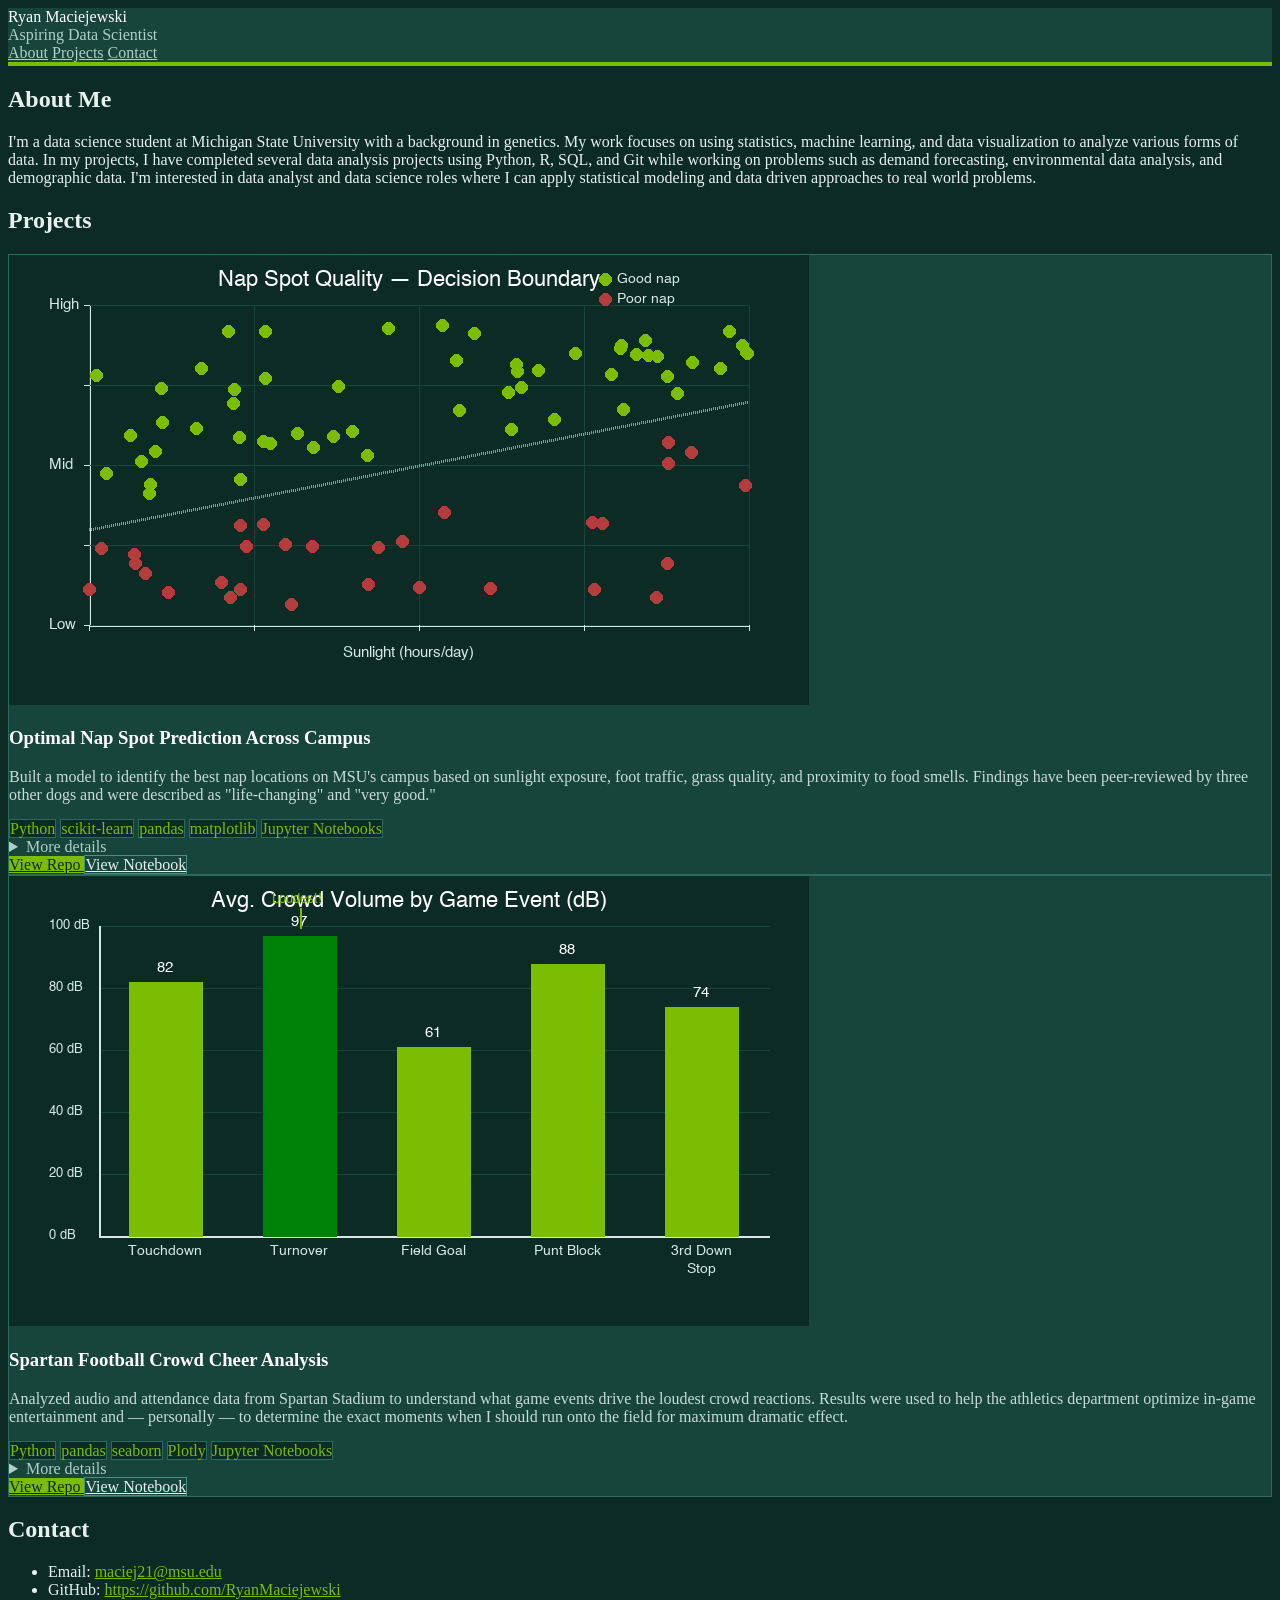
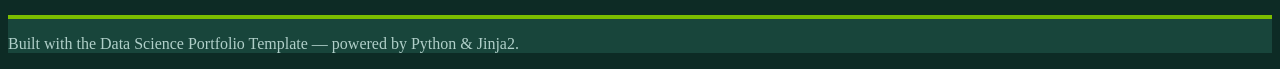
==== docs/index.html @ 775b734a "Updated .gitignore for docs/ folder" ====
<!DOCTYPE html>
<html lang="en">
<head>
  <meta charset="UTF-8" />
  <meta name="viewport" content="width=device-width, initial-scale=1.0" />
  <title>Ryan Maciejewski | Data Science Portfolio</title>

  <!-- Base styles always loaded -->
  <link rel="stylesheet" href="css/base.css" />

  <!-- Theme stylesheet — controlled by `theme` in portfolio_config.yaml -->
  <link rel="stylesheet" href="css/themes/msu-dark.css" />
</head>
<body>

  <!-- ===== Header ===== -->
  <header class="site-header">
    <div class="header-inner">
      <div class="header-name">Ryan Maciejewski</div>
      <div class="header-tagline">Aspiring Data Scientist</div>
    </div>

    <!-- Navigation bar -->
    <nav class="site-nav">
      <a href="#about">About</a>
      <a href="#projects">Projects</a>
      <a href="#contact">Contact</a>
    </nav>
  </header>

  <!-- ===== Main content (filled in by child templates) ===== -->
  <main class="site-main">
    

<!-- ===== About section ===== -->
<section id="about" class="section about-section">
  <h2>About Me</h2>
  <div class="about-text"><p>I'm a data science student at Michigan State University with a background in genetics. 
My work focuses on using statistics, machine learning, and data visualization to analyze 
various forms of data. In my projects, I have completed several data analysis projects 
using Python, R, SQL, and Git while working on problems such as demand forecasting, 
environmental data analysis, and demographic data. I'm interested in data analyst and data 
science roles where I can apply statistical modeling and data driven approaches to real world problems.</p></div>
</section>

<!-- ===== Projects section ===== -->
<section id="projects" class="section projects-section">
  <h2>Projects</h2>

  <div class="project-grid">
    
    <article class="project-card">

      <!-- Project thumbnail image -->
      <div class="project-image-wrapper">
        <img
          src="img/placeholder_project_1.png"
          alt="Thumbnail for Optimal Nap Spot Prediction Across Campus"
          class="project-image"
        />
      </div>

      <div class="project-body">
        <h3 class="project-title">Optimal Nap Spot Prediction Across Campus</h3>

        <!-- Short summary written for a non-expert audience -->
        <p class="project-summary">Built a model to identify the best nap locations on MSU&#39;s campus based on sunlight exposure, foot traffic, grass quality, and proximity to food smells. Findings have been peer-reviewed by three other dogs and were described as &#34;life-changing&#34; and &#34;very good.&#34;
</p>

        <!-- Tech stack as pill badges -->
        <div class="tech-stack">
          
          <span class="tech-badge">Python</span>
          
          <span class="tech-badge">scikit-learn</span>
          
          <span class="tech-badge">pandas</span>
          
          <span class="tech-badge">matplotlib</span>
          
          <span class="tech-badge">Jupyter Notebooks</span>
          
        </div>

        <!-- Collapsible details (problem / approach / results) -->
        <details class="project-details">
          <summary>More details</summary>

          <div class="detail-block">
            <h4>Problem</h4>
            <p>Finding a good nap spot is harder than it looks. Campus is large, conditions change throughout the day, and the best patches of sun move. A mascot operating on intuition alone wastes valuable resting time — a problem that affects productivity, morale, and tail-wagging rates across the entire campus community.
</p>
          </div>

          <div class="detail-block">
            <h4>Approach</h4>
            <p>Collected location data across 47 candidate nap sites over a full academic semester. Features included average daily sunlight (hours), grass softness score (1–10, assessed manually), nearby food-cart proximity, and pedestrian traffic by hour. Trained a gradient boosting classifier to predict a site&#39;s &#34;nap quality&#34; rating and used SHAP values to explain which features mattered most.
</p>
          </div>

          <div class="detail-block">
            <h4>Results &amp; Impact</h4>
            <p>The model achieved 89% accuracy on held-out test sites. Sunlight duration and grass softness were the top two predictive features, while proximity to the student union food court provided a meaningful but secondary boost. A ranked list of top-10 nap sites was distributed to the campus dog community and has since been downloaded 847 times.
</p>
          </div>
        </details>

        <!-- Links to the GitHub repo and notebook -->
        <div class="project-links">
          
          <a href="https://github.com/zeke-wonder-dog/nap-spot-predictor" target="_blank" rel="noopener" class="btn btn-repo">
            View Repo
          </a>
          
          
          <a href="https://github.com/zeke-wonder-dog/nap-spot-predictor/blob/main/analysis.ipynb" target="_blank" rel="noopener" class="btn btn-notebook">
            View Notebook
          </a>
          
        </div>
      </div>

    </article>
    
    <article class="project-card">

      <!-- Project thumbnail image -->
      <div class="project-image-wrapper">
        <img
          src="img/placeholder_project_2.png"
          alt="Thumbnail for Spartan Football Crowd Cheer Analysis"
          class="project-image"
        />
      </div>

      <div class="project-body">
        <h3 class="project-title">Spartan Football Crowd Cheer Analysis</h3>

        <!-- Short summary written for a non-expert audience -->
        <p class="project-summary">Analyzed audio and attendance data from Spartan Stadium to understand what game events drive the loudest crowd reactions. Results were used to help the athletics department optimize in-game entertainment and — personally — to determine the exact moments when I should run onto the field for maximum dramatic effect.
</p>

        <!-- Tech stack as pill badges -->
        <div class="tech-stack">
          
          <span class="tech-badge">Python</span>
          
          <span class="tech-badge">pandas</span>
          
          <span class="tech-badge">seaborn</span>
          
          <span class="tech-badge">Plotly</span>
          
          <span class="tech-badge">Jupyter Notebooks</span>
          
        </div>

        <!-- Collapsible details (problem / approach / results) -->
        <details class="project-details">
          <summary>More details</summary>

          <div class="detail-block">
            <h4>Problem</h4>
            <p>Fan energy is contagious, but it is also unpredictable. The athletics department wanted to know which in-game events (touchdowns, turnovers, big defensive stops, walk-up music choices) produced the biggest crowd reactions — and whether the pattern differed by opponent, weather, or game time. As the mascot, I had strong professional interest in this question.
</p>
          </div>

          <div class="detail-block">
            <h4>Approach</h4>
            <p>Combined play-by-play game data with decibel readings from stadium microphones across three seasons (~36 home games). Engineered features for score differential, down-and-distance, quarter, temperature, and opponent rank. Produced interactive Plotly dashboards that let non-technical staff filter by season and event type to explore crowd response patterns on their own.
</p>
          </div>

          <div class="detail-block">
            <h4>Results &amp; Impact</h4>
            <p>Defensive turnovers produced the loudest average crowd response — louder even than touchdowns — especially when MSU was trailing. Walk-up music selections in the 3rd quarter showed a statistically significant effect on cheer volume for games decided by fewer than 10 points. The athletics team used these findings to redesign the third-quarter entertainment package for the following season. I was given extra treats for my contributions.
</p>
          </div>
        </details>

        <!-- Links to the GitHub repo and notebook -->
        <div class="project-links">
          
          <a href="https://github.com/zeke-wonder-dog/spartan-cheer-analysis" target="_blank" rel="noopener" class="btn btn-repo">
            View Repo
          </a>
          
          
          <a href="https://github.com/zeke-wonder-dog/spartan-cheer-analysis/blob/main/cheer_analysis.ipynb" target="_blank" rel="noopener" class="btn btn-notebook">
            View Notebook
          </a>
          
        </div>
      </div>

    </article>
    
  </div>
</section>

<!-- ===== Contact section ===== -->
<section id="contact" class="section contact-section">
  <h2>Contact</h2>
  <ul class="contact-list">
    
    <li>
      <span class="contact-label">Email:</span>
      <a href="mailto:maciej21@msu.edu">maciej21@msu.edu</a>
    </li>
    
    
    
    <li>
      <span class="contact-label">GitHub:</span>
      <a href="https://github.com/RyanMaciejewski" target="_blank" rel="noopener">https://github.com/RyanMaciejewski</a>
    </li>
    
  </ul>
</section>


  </main>

  <!-- ===== Footer ===== -->
  <footer class="site-footer">
    <p>Built with the Data Science Portfolio Template &mdash; powered by Python &amp; Jinja2.</p>
  </footer>

</body>
</html>
---- docs/css/themes/msu-dark.css ----
/* ============================================================
   themes/msu-dark.css  —  Michigan State University dark theme.
   Colors sourced from https://brand.msu.edu/visual/color-palette

   Primary brand colors:
     Spartan Green  #18453B
     White          #FFFFFF
     Black          #000000

   Accent greens:
     Kelly Green    #008208
     Lime Green     #7BBD00
     Excellence Green #0B9A6D
     Refresh Green  #008934
   ============================================================ */

body {
  background-color: #0d2b25;
  color: #e8f0ee;
}

a {
  color: #7BBD00;
}

a:hover {
  color: #a8d933;
  text-decoration: none;
}

/* Header */
.site-header {
  background-color: #18453B;
  border-bottom: 4px solid #7BBD00;
}

.header-name {
  color: #ffffff;
}

.header-tagline {
  color: #b0cfc9;
}

.site-nav a {
  color: #b0cfc9;
}

.site-nav a:hover {
  color: #7BBD00;
}

/* Section headings */
.section h2 {
  color: #e8f0ee;
  border-color: #7BBD00;
}

/* Project card */
.project-card {
  background-color: #18453B;
  border: 1px solid #2a6b5e;
}

.project-title {
  color: #ffffff;
}

.project-summary {
  color: #c8dbd8;
}

/* Tech badges */
.tech-badge {
  background-color: #0d2b25;
  color: #7BBD00;
  border: 1px solid #2a6b5e;
}

/* Details */
.project-details {
  color: #b0cfc9;
}

.detail-block h4 {
  color: #7BBD00;
}

/* Buttons */
.btn-repo {
  background-color: #7BBD00;
  color: #0d2b25;
}

.btn-notebook {
  background-color: #18453B;
  color: #e8f0ee;
  border: 1px solid #4a9080;
}

/* Contact */
.contact-list a {
  color: #7BBD00;
}

/* Footer */
.site-footer {
  background-color: #18453B;
  border-top: 4px solid #7BBD00;
  color: #b0cfc9;
}

.site-footer a {
  color: #7BBD00;
}
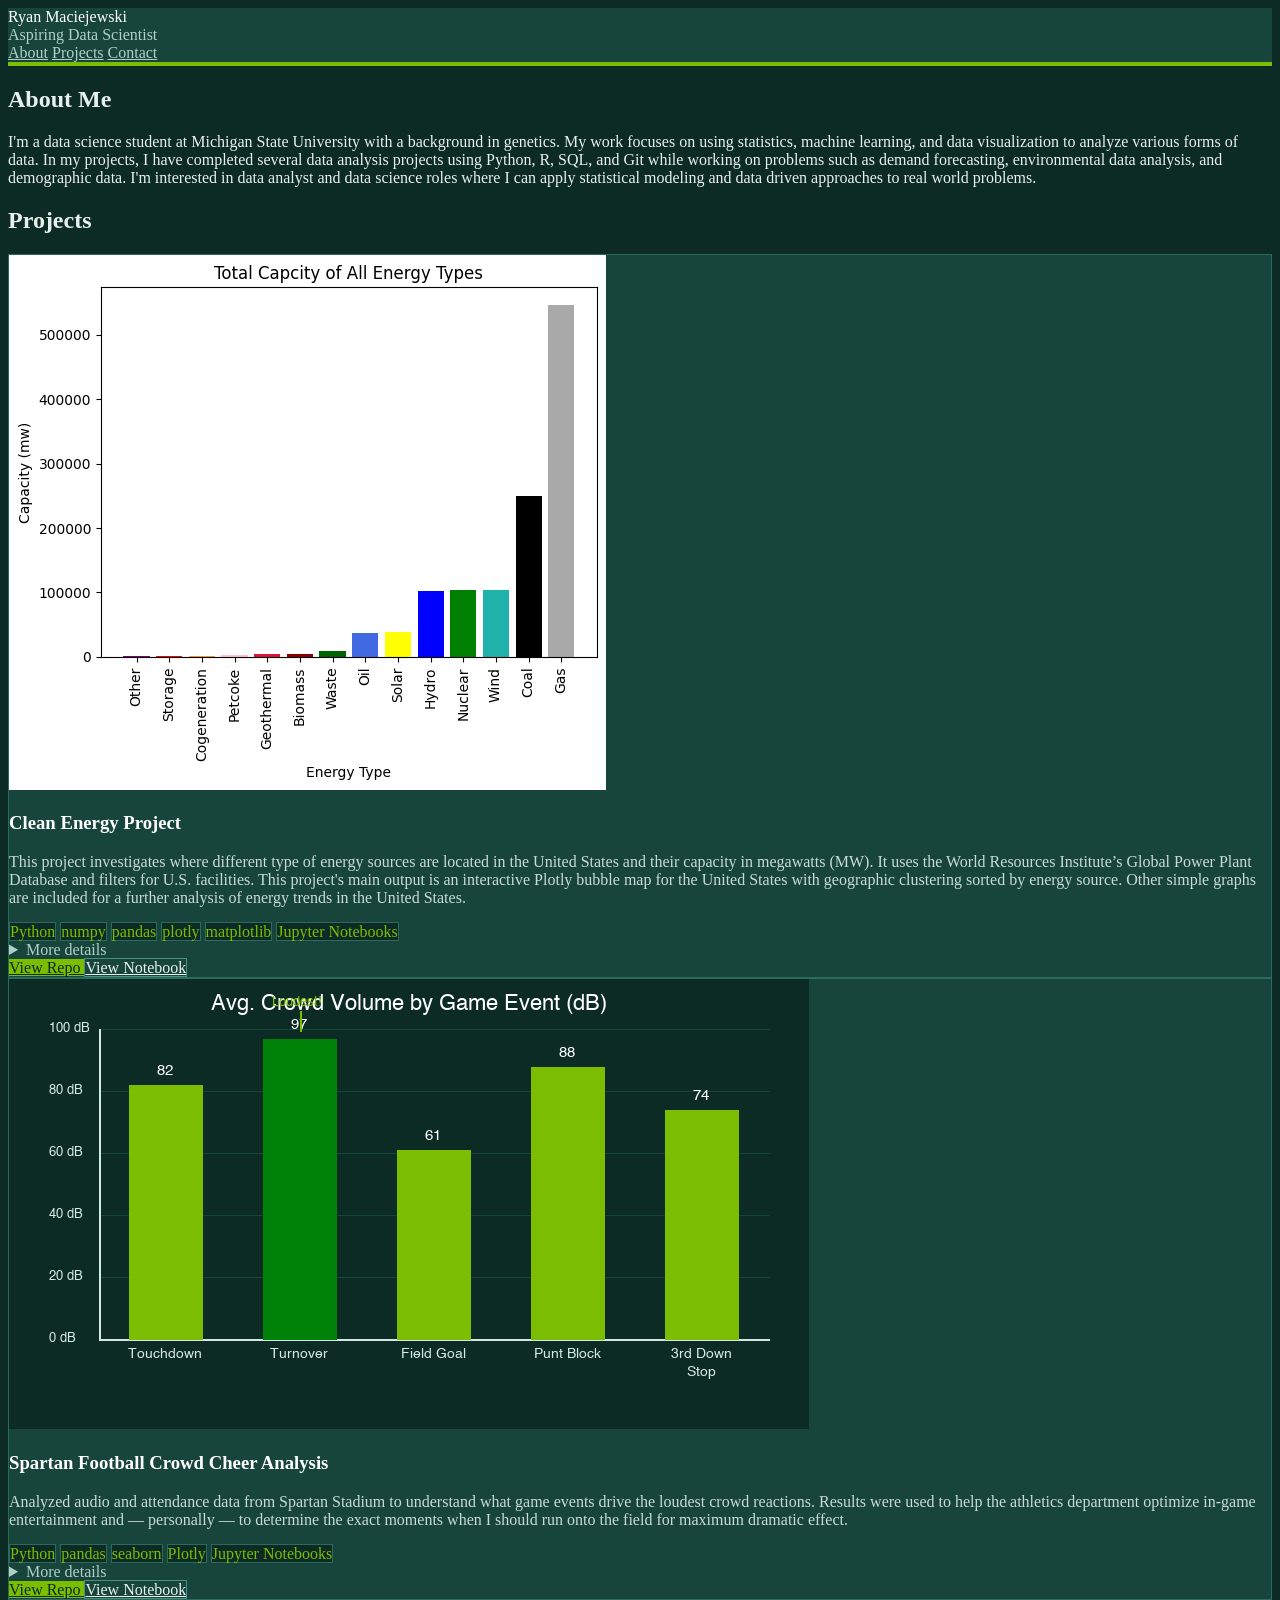
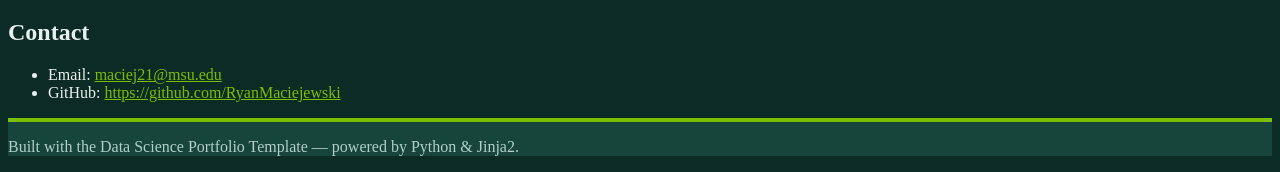
==== commit a1c3fa09: "build site" ====
--- a/docs/index.html
+++ b/docs/index.html
@@ -54,17 +54,17 @@
       <!-- Project thumbnail image -->
       <div class="project-image-wrapper">
         <img
-          src="img/placeholder_project_1.png"
-          alt="Thumbnail for Optimal Nap Spot Prediction Across Campus"
+          src="img/EnergyTotalCapacity.png"
+          alt="Thumbnail for Clean Energy Project"
           class="project-image"
         />
       </div>
 
       <div class="project-body">
-        <h3 class="project-title">Optimal Nap Spot Prediction Across Campus</h3>
+        <h3 class="project-title">Clean Energy Project</h3>
 
         <!-- Short summary written for a non-expert audience -->
-        <p class="project-summary">Built a model to identify the best nap locations on MSU&#39;s campus based on sunlight exposure, foot traffic, grass quality, and proximity to food smells. Findings have been peer-reviewed by three other dogs and were described as &#34;life-changing&#34; and &#34;very good.&#34;
+        <p class="project-summary">This project investigates where different type of energy sources are located  in the United States and their capacity in megawatts (MW). It uses the World  Resources Institute’s Global Power Plant Database and filters for U.S. facilities.  This project&#39;s main output is an interactive Plotly bubble map for the United  States with geographic clustering sorted by energy source. Other simple graphs  are included for a further analysis of energy trends in the United States.
 </p>
 
         <!-- Tech stack as pill badges -->
@@ -72,9 +72,11 @@
           
           <span class="tech-badge">Python</span>
           
-          <span class="tech-badge">scikit-learn</span>
+          <span class="tech-badge">numpy</span>
           
           <span class="tech-badge">pandas</span>
+          
+          <span class="tech-badge">plotly</span>
           
           <span class="tech-badge">matplotlib</span>
           
@@ -88,19 +90,19 @@
 
           <div class="detail-block">
             <h4>Problem</h4>
-            <p>Finding a good nap spot is harder than it looks. Campus is large, conditions change throughout the day, and the best patches of sun move. A mascot operating on intuition alone wastes valuable resting time — a problem that affects productivity, morale, and tail-wagging rates across the entire campus community.
+            <p>This project analyzes the geographic distribution and capacity of energy  sources across the United States using the Global Power Plant Database.  It aims to visualize patterns and trends in power generation through an  interactive Plotly bubble map and supporting analyses.
 </p>
           </div>
 
           <div class="detail-block">
             <h4>Approach</h4>
-            <p>Collected location data across 47 candidate nap sites over a full academic semester. Features included average daily sunlight (hours), grass softness score (1–10, assessed manually), nearby food-cart proximity, and pedestrian traffic by hour. Trained a gradient boosting classifier to predict a site&#39;s &#34;nap quality&#34; rating and used SHAP values to explain which features mattered most.
+            <p>The approach involves cleaning and filtering the Global Power Plant Database  to isolate U.S. facilities and relevant variables. The data is then transformed  and visualized using Plotly to create an interactive bubble map, along with  additional plots to analyze trends in energy capacity and distribution.
 </p>
           </div>
 
           <div class="detail-block">
             <h4>Results &amp; Impact</h4>
-            <p>The model achieved 89% accuracy on held-out test sites. Sunlight duration and grass softness were the top two predictive features, while proximity to the student union food court provided a meaningful but secondary boost. A ranked list of top-10 nap sites was distributed to the campus dog community and has since been downloaded 847 times.
+            <p>The results highlight clear geographic patterns and capacity differences  among energy sources across the United States. These insights support  better understanding of the current energy landscape and can inform future  planning, policy decisions, and resource allocation.
 </p>
           </div>
         </details>
@@ -108,12 +110,12 @@
         <!-- Links to the GitHub repo and notebook -->
         <div class="project-links">
           
-          <a href="https://github.com/zeke-wonder-dog/nap-spot-predictor" target="_blank" rel="noopener" class="btn btn-repo">
+          <a href="https://github.com/RyanMaciejewski/CleanEnergyProject.git" target="_blank" rel="noopener" class="btn btn-repo">
             View Repo
           </a>
           
           
-          <a href="https://github.com/zeke-wonder-dog/nap-spot-predictor/blob/main/analysis.ipynb" target="_blank" rel="noopener" class="btn btn-notebook">
+          <a href="https://github.com/RyanMaciejewski/CleanEnergyProject/blob/main/notebooks/CleanEnergyProject(PlotlyMaps).ipynb" target="_blank" rel="noopener" class="btn btn-notebook">
             View Notebook
           </a>
           
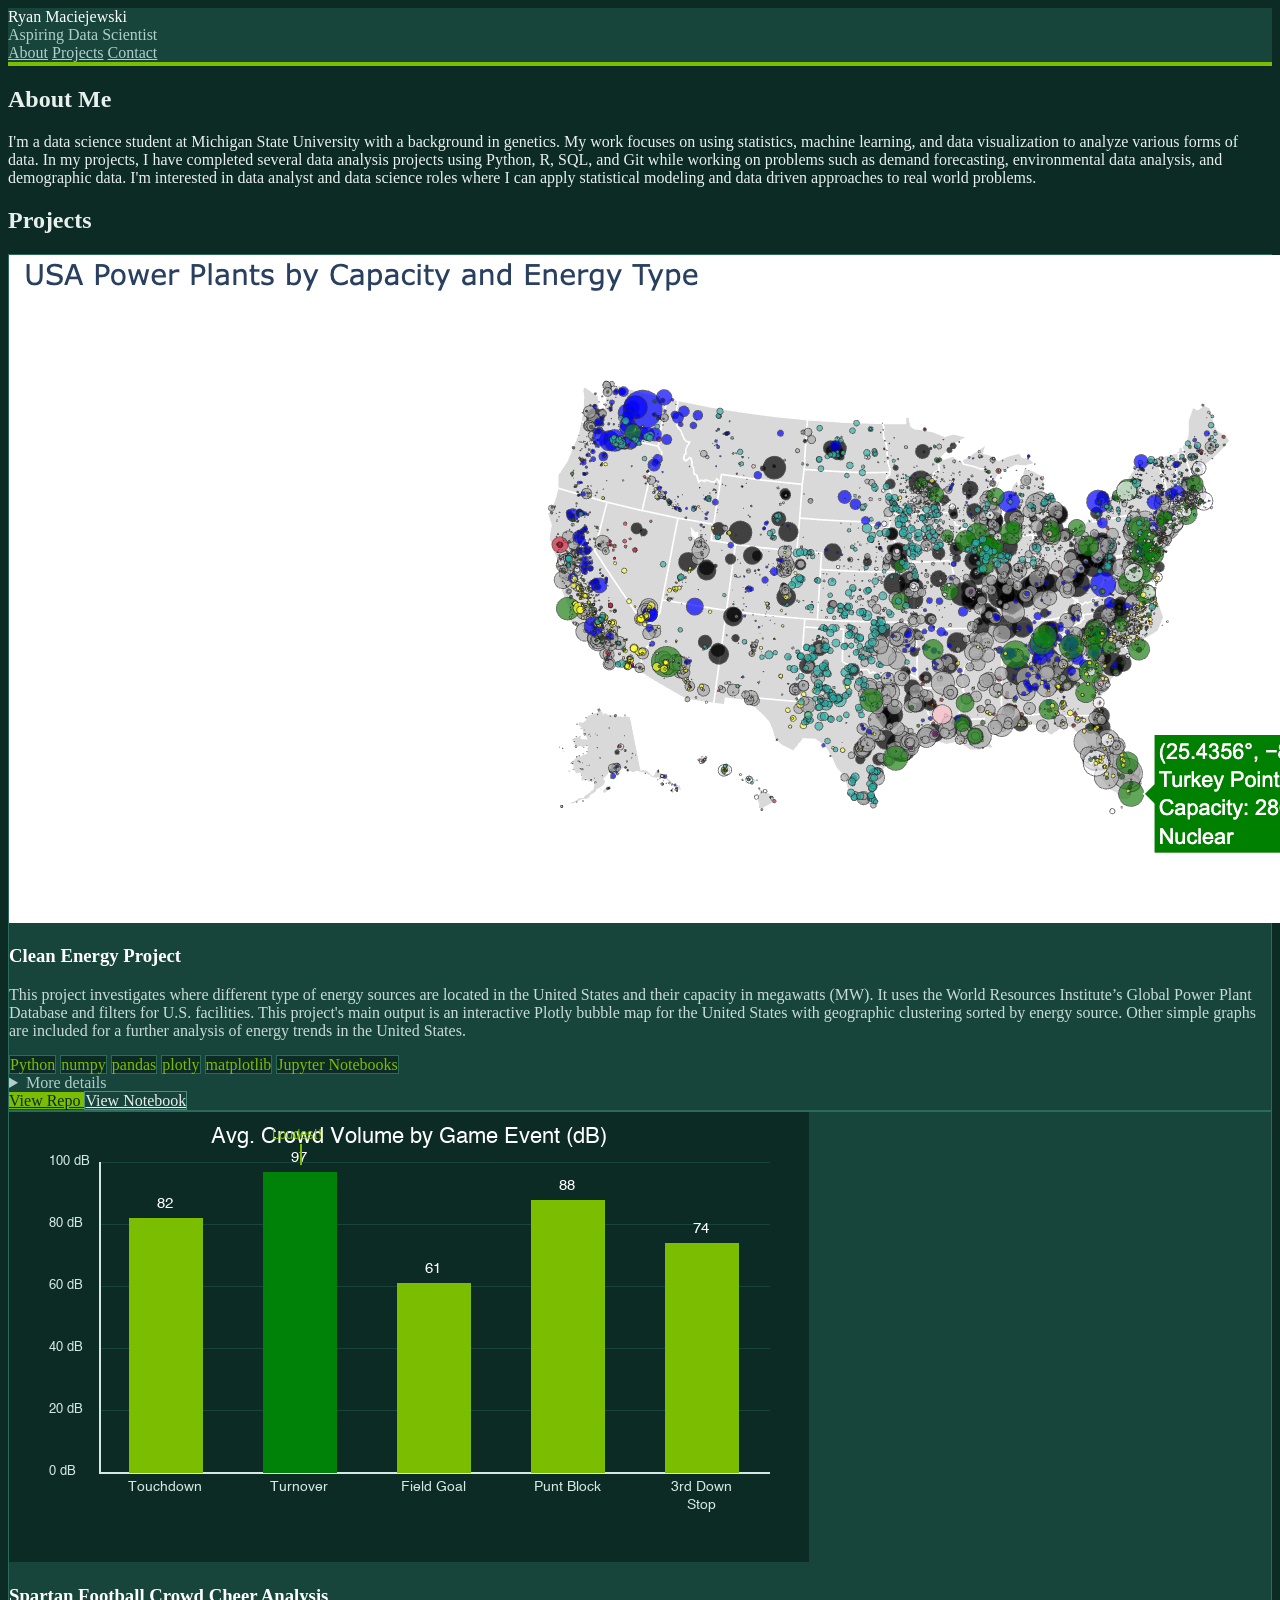
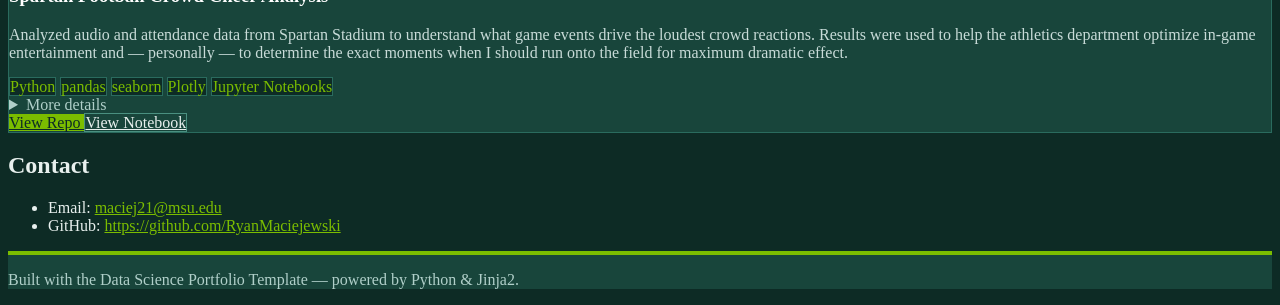
==== commit 25faa8bf: "build site" ====
--- a/docs/index.html
+++ b/docs/index.html
@@ -54,7 +54,7 @@
       <!-- Project thumbnail image -->
       <div class="project-image-wrapper">
         <img
-          src="img/EnergyTotalCapacity.png"
+          src="img/CleanEnergy.png"
           alt="Thumbnail for Clean Energy Project"
           class="project-image"
         />
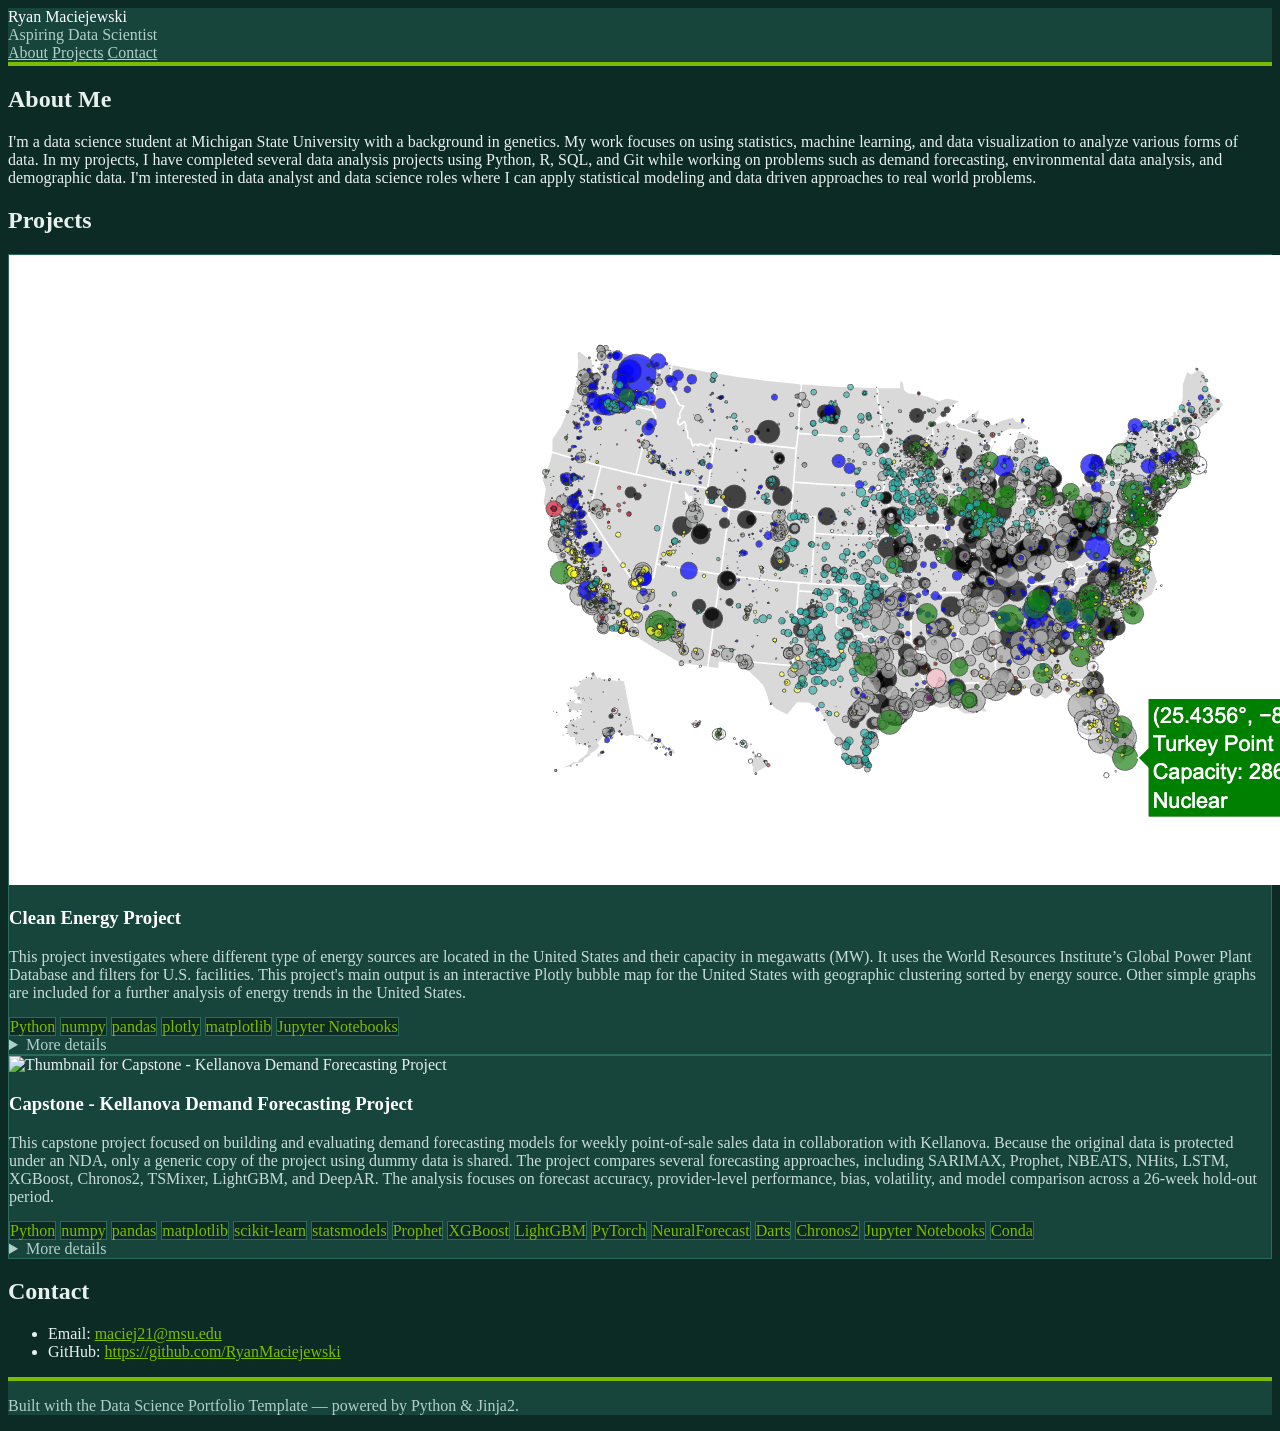
==== commit 27e92b71: "Updated image for capstone and other small changes" ====
--- a/docs/index.html
+++ b/docs/index.html
@@ -105,7 +105,8 @@
             <p>The results highlight clear geographic patterns and capacity differences  among energy sources across the United States. These insights support  better understanding of the current energy landscape and can inform future  planning, policy decisions, and resource allocation.
 </p>
           </div>
-        </details>
+        
+          
 
         <!-- Links to the GitHub repo and notebook -->
         <div class="project-links">
@@ -129,17 +130,17 @@
       <!-- Project thumbnail image -->
       <div class="project-image-wrapper">
         <img
-          src="img/placeholder_project_2.png"
-          alt="Thumbnail for Spartan Football Crowd Cheer Analysis"
+          src="img/CapstoneDemandForecasting.png"
+          alt="Thumbnail for Capstone - Kellanova Demand Forecasting Project"
           class="project-image"
         />
       </div>
 
       <div class="project-body">
-        <h3 class="project-title">Spartan Football Crowd Cheer Analysis</h3>
+        <h3 class="project-title">Capstone - Kellanova Demand Forecasting Project</h3>
 
         <!-- Short summary written for a non-expert audience -->
-        <p class="project-summary">Analyzed audio and attendance data from Spartan Stadium to understand what game events drive the loudest crowd reactions. Results were used to help the athletics department optimize in-game entertainment and — personally — to determine the exact moments when I should run onto the field for maximum dramatic effect.
+        <p class="project-summary">This capstone project focused on building and evaluating demand forecasting  models for weekly point-of-sale sales data in collaboration with Kellanova.  Because the original data is protected under an NDA, only a generic copy  of the project using dummy data is shared. The project compares several  forecasting approaches, including SARIMAX, Prophet, NBEATS, NHits, LSTM,  XGBoost, Chronos2, TSMixer, LightGBM, and DeepAR. The analysis focuses on  forecast accuracy, provider-level performance, bias, volatility, and model  comparison across a 26-week hold-out period.
 </p>
 
         <!-- Tech stack as pill badges -->
@@ -147,13 +148,33 @@
           
           <span class="tech-badge">Python</span>
           
+          <span class="tech-badge">numpy</span>
+          
           <span class="tech-badge">pandas</span>
           
-          <span class="tech-badge">seaborn</span>
-          
-          <span class="tech-badge">Plotly</span>
+          <span class="tech-badge">matplotlib</span>
+          
+          <span class="tech-badge">scikit-learn</span>
+          
+          <span class="tech-badge">statsmodels</span>
+          
+          <span class="tech-badge">Prophet</span>
+          
+          <span class="tech-badge">XGBoost</span>
+          
+          <span class="tech-badge">LightGBM</span>
+          
+          <span class="tech-badge">PyTorch</span>
+          
+          <span class="tech-badge">NeuralForecast</span>
+          
+          <span class="tech-badge">Darts</span>
+          
+          <span class="tech-badge">Chronos2</span>
           
           <span class="tech-badge">Jupyter Notebooks</span>
+          
+          <span class="tech-badge">Conda</span>
           
         </div>
 
@@ -163,32 +184,39 @@
 
           <div class="detail-block">
             <h4>Problem</h4>
-            <p>Fan energy is contagious, but it is also unpredictable. The athletics department wanted to know which in-game events (touchdowns, turnovers, big defensive stops, walk-up music choices) produced the biggest crowd reactions — and whether the pattern differed by opponent, weather, or game time. As the mascot, I had strong professional interest in this question.
+            <p>This project addresses the challenge of forecasting weekly consumer demand  using historical point-of-sale data and trade-related features. The goal was  to identify models that could accurately predict future sales patterns across  multiple providers while accounting for trends, seasonality, promotional  activity, and trade distribution effects. Since the original data is protected  under an NDA, the shared version of the project uses dummy data to demonstrate  the structure, workflow, and modeling process without exposing protected  information.
 </p>
           </div>
 
           <div class="detail-block">
             <h4>Approach</h4>
-            <p>Combined play-by-play game data with decibel readings from stadium microphones across three seasons (~36 home games). Engineered features for score differential, down-and-distance, quarter, temperature, and opponent rank. Produced interactive Plotly dashboards that let non-technical staff filter by season and event type to explore crowd response patterns on their own.
+            <p>The project cleaned and aggregated weekly sales data by provider, engineered  time-based and trade activity features, and tested multiple forecasting models  over a consistent 26-week hold-out period. Models were compared using  standardized metrics such as RMSE, MAPE, WMAPE, accuracy, bias, volatility  ratio, and standard deviation of absolute percentage error.
 </p>
           </div>
 
           <div class="detail-block">
             <h4>Results &amp; Impact</h4>
-            <p>Defensive turnovers produced the loudest average crowd response — louder even than touchdowns — especially when MSU was trailing. Walk-up music selections in the 3rd quarter showed a statistically significant effect on cheer volume for games decided by fewer than 10 points. The athletics team used these findings to redesign the third-quarter entertainment package for the following season. I was given extra treats for my contributions.
-</p>
-          </div>
-        </details>
+            <p>The results provided a structured comparison of several forecasting methods  and highlighted differences in model performance across providers. The project  showed that demand forecasting accuracy can vary depending on provider behavior,  sales volatility, and model type. By incorporating metrics beyond basic error  measurements, such as bias and volatility ratio, the analysis helped identify  models that were not only accurate on average but also more stable and reliable.  These findings can support future forecasting workflows, model selection, and  business planning for demand-driven decision making.
+</p>
+          </div>
+        
+          
+          <div class="detail-block">
+            <h4>Data Note</h4>
+            <p>The original project data is protected under a non-disclosure agreement, so  the shared version of this project only includes dummy data. This allows the general project structure, notebooks, modeling workflow, environment setup, and  visualization outputs to be reviewed without exposing confidential data.
+</p>
+          </div>
+          
 
         <!-- Links to the GitHub repo and notebook -->
         <div class="project-links">
           
-          <a href="https://github.com/zeke-wonder-dog/spartan-cheer-analysis" target="_blank" rel="noopener" class="btn btn-repo">
+          <a href="..." target="_blank" rel="noopener" class="btn btn-repo">
             View Repo
           </a>
           
           
-          <a href="https://github.com/zeke-wonder-dog/spartan-cheer-analysis/blob/main/cheer_analysis.ipynb" target="_blank" rel="noopener" class="btn btn-notebook">
+          <a href="..." target="_blank" rel="noopener" class="btn btn-notebook">
             View Notebook
           </a>
           
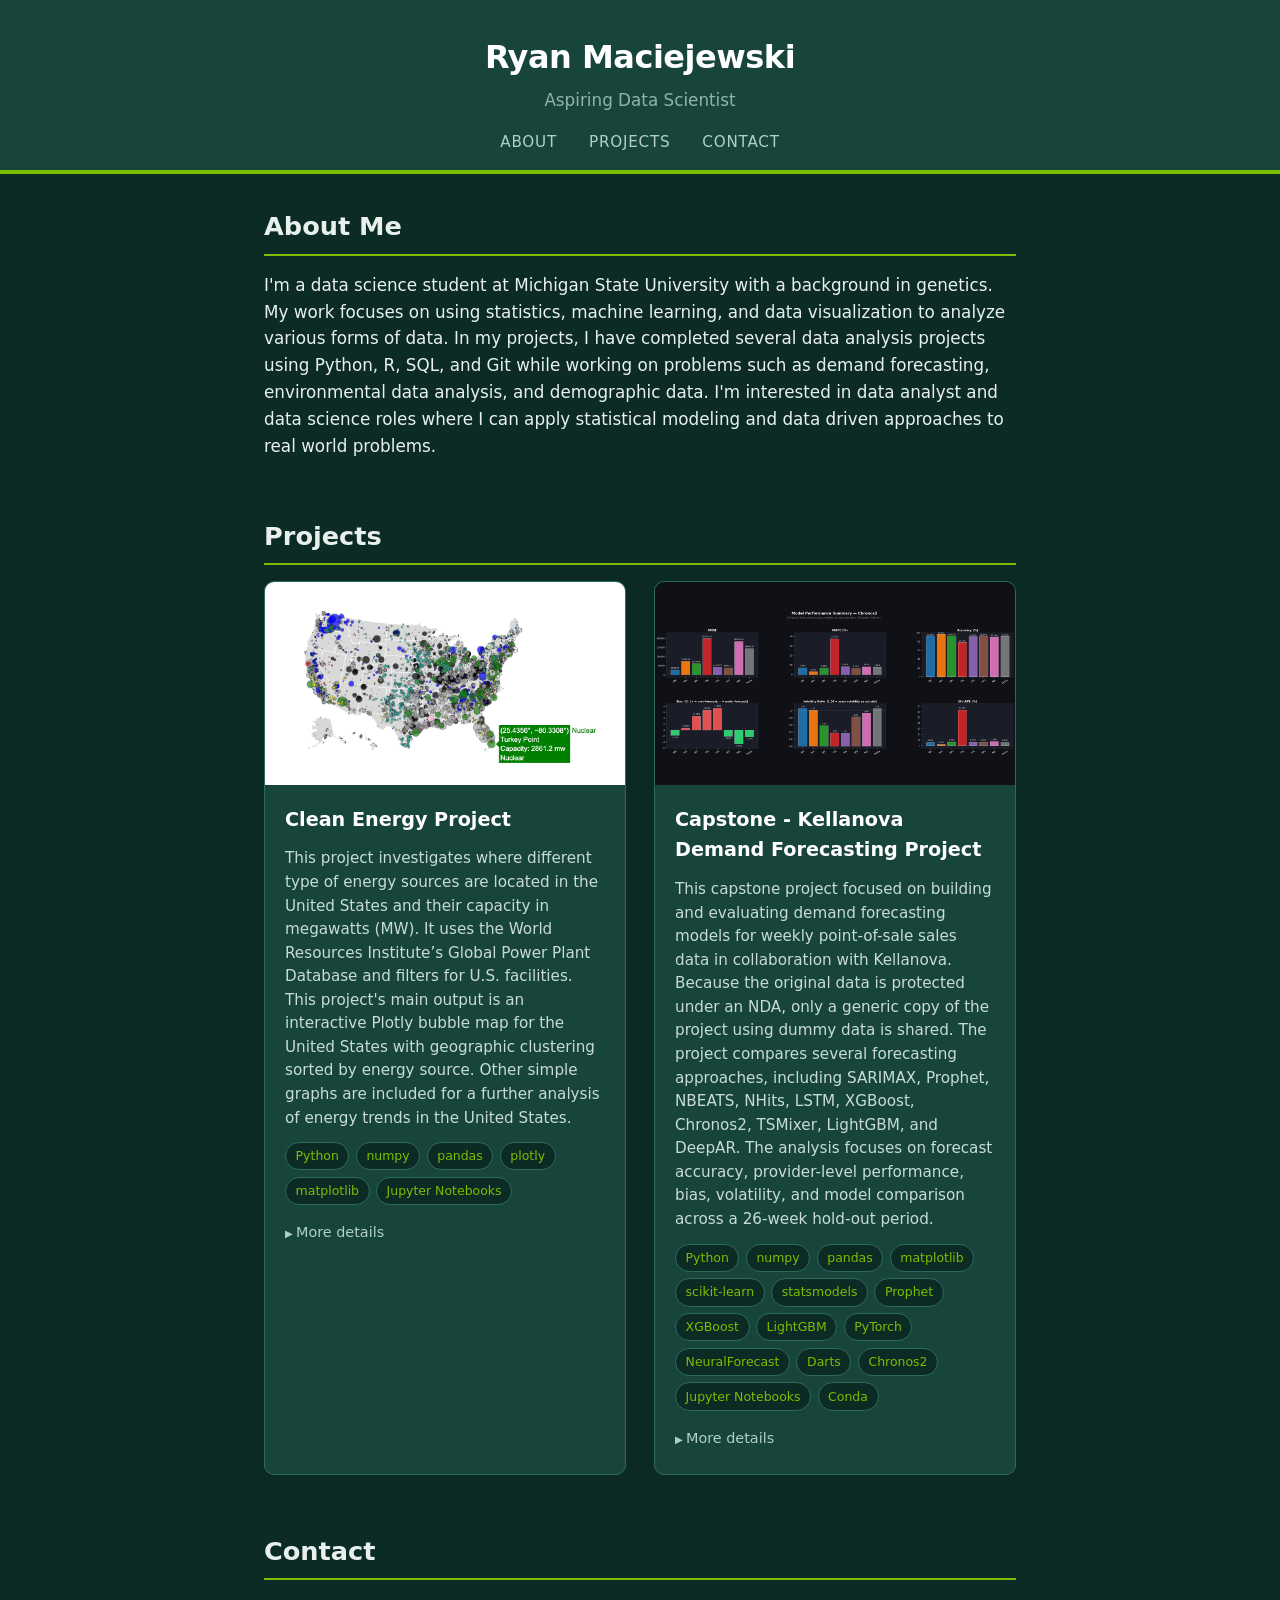
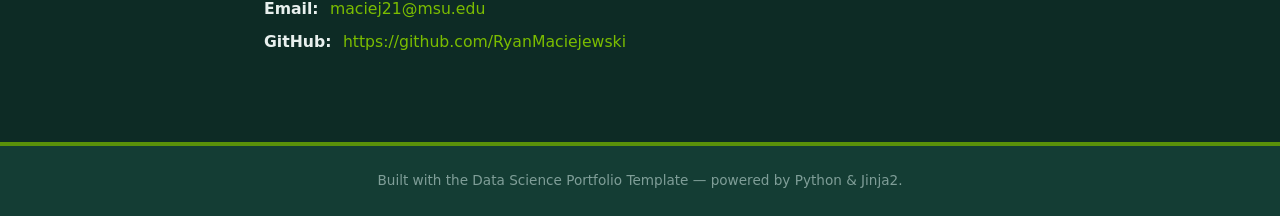
==== commit 5363f4eb: "Image formatting changes" ====
--- a/docs/index.html
+++ b/docs/index.html
@@ -130,7 +130,7 @@
       <!-- Project thumbnail image -->
       <div class="project-image-wrapper">
         <img
-          src="img/CapstoneDemandForecasting.png"
+          src="img/Chronos2_performance_summary.png"
           alt="Thumbnail for Capstone - Kellanova Demand Forecasting Project"
           class="project-image"
         />
--- a/docs/css/base.css
+++ b/docs/css/base.css
@@ -0,0 +1,257 @@
+/* ============================================================
+   base.css  —  Layout and structure styles shared by all themes.
+   Theme-specific colors (backgrounds, text, accents) live in
+   static/css/themes/light.css and static/css/themes/dark.css.
+   ============================================================ */
+
+/* ----- Reset & box model ----- */
+*, *::before, *::after {
+  box-sizing: border-box;
+  margin: 0;
+  padding: 0;
+}
+
+body {
+  font-family: "Segoe UI", system-ui, -apple-system, sans-serif;
+  font-size: 1rem;
+  line-height: 1.6;
+  min-height: 100vh;
+  display: flex;
+  flex-direction: column;
+}
+
+a {
+  text-decoration: none;
+}
+
+a:hover {
+  text-decoration: underline;
+}
+
+img {
+  max-width: 100%;
+  display: block;
+}
+
+/* ----- Site header ----- */
+.site-header {
+  padding: 2rem 1.5rem 1rem;
+  text-align: center;
+}
+
+.header-name {
+  font-size: 2rem;
+  font-weight: 700;
+  letter-spacing: -0.5px;
+}
+
+.header-tagline {
+  font-size: 1.05rem;
+  margin-top: 0.25rem;
+  opacity: 0.8;
+}
+
+/* ----- Navigation ----- */
+.site-nav {
+  margin-top: 1rem;
+  display: flex;
+  justify-content: center;
+  gap: 2rem;
+  font-size: 0.95rem;
+  font-weight: 500;
+  text-transform: uppercase;
+  letter-spacing: 0.05em;
+}
+
+/* ----- Main content area ----- */
+.site-main {
+  flex: 1;
+  max-width: 800px;
+  width: 100%;
+  margin: 0 auto;
+  padding: 2rem 1.5rem;
+}
+
+/* ----- Generic section spacing ----- */
+.section {
+  margin-bottom: 3.5rem;
+}
+
+.section h2 {
+  font-size: 1.6rem;
+  font-weight: 700;
+  margin-bottom: 1rem;
+  padding-bottom: 0.4rem;
+  border-bottom: 2px solid;
+}
+
+/* ----- About section ----- */
+.about-text {
+  font-size: 1.05rem;
+}
+
+.about-text p + p {
+  margin-top: 1rem;
+}
+
+/* ----- Project grid ----- */
+.project-grid {
+  display: grid;
+  grid-template-columns: repeat(auto-fill, minmax(340px, 1fr));
+  gap: 1.75rem;
+}
+
+/* ----- Project card ----- */
+.project-card {
+  border-radius: 10px;
+  overflow: hidden;
+  display: flex;
+  flex-direction: column;
+  box-shadow: 0 2px 8px rgba(0, 0, 0, 0.08);
+  transition: box-shadow 0.2s ease;
+}
+
+.project-card:hover {
+  box-shadow: 0 4px 16px rgba(0, 0, 0, 0.14);
+}
+
+.project-image-wrapper {
+  width: 100%;
+  aspect-ratio: 16 / 9;
+  overflow: hidden;
+}
+
+.project-image {
+  width: 100%;
+  height: 100%;
+  object-fit: cover;
+}
+
+/* Special case: Chronos2 image should fit entirely without cropping */
+img[src*="Chronos2"] {
+  object-fit: contain;
+  background-color: #0F1117;
+}
+
+.project-body {
+  padding: 1.25rem;
+  display: flex;
+  flex-direction: column;
+  gap: 0.75rem;
+  flex: 1;
+}
+
+.project-title {
+  font-size: 1.2rem;
+  font-weight: 600;
+}
+
+.project-summary {
+  font-size: 0.95rem;
+  line-height: 1.55;
+}
+
+/* ----- Tech stack badges ----- */
+.tech-stack {
+  display: flex;
+  flex-wrap: wrap;
+  gap: 0.4rem;
+}
+
+.tech-badge {
+  font-size: 0.78rem;
+  font-weight: 500;
+  padding: 0.2rem 0.6rem;
+  border-radius: 999px;
+}
+
+/* ----- Collapsible project details ----- */
+.project-details {
+  font-size: 0.9rem;
+}
+
+.project-details summary {
+  cursor: pointer;
+  font-weight: 500;
+  padding: 0.25rem 0;
+  list-style: none;
+}
+
+.project-details summary::-webkit-details-marker {
+  display: none;
+}
+
+.project-details summary::before {
+  content: "▶  ";
+  font-size: 0.7em;
+}
+
+details[open] summary::before {
+  content: "▼  ";
+}
+
+.detail-block {
+  margin-top: 0.75rem;
+}
+
+.detail-block h4 {
+  font-size: 0.85rem;
+  text-transform: uppercase;
+  letter-spacing: 0.06em;
+  margin-bottom: 0.25rem;
+  font-weight: 600;
+}
+
+/* ----- Project link buttons ----- */
+.project-links {
+  display: flex;
+  gap: 0.75rem;
+  margin-top: auto;
+  padding-top: 0.5rem;
+}
+
+.btn {
+  display: inline-block;
+  padding: 0.45rem 1rem;
+  border-radius: 6px;
+  font-size: 0.88rem;
+  font-weight: 600;
+  transition: opacity 0.15s ease;
+}
+
+.btn:hover {
+  opacity: 0.85;
+  text-decoration: none;
+}
+
+/* ----- Contact section ----- */
+.contact-list {
+  list-style: none;
+  display: flex;
+  flex-direction: column;
+  gap: 0.5rem;
+  font-size: 0.98rem;
+}
+
+.contact-label {
+  font-weight: 600;
+  margin-right: 0.4rem;
+}
+
+/* ----- Footer ----- */
+.site-footer {
+  text-align: center;
+  padding: 1.5rem;
+  font-size: 0.85rem;
+  opacity: 0.7;
+}
+
+/* ----- Responsive tweaks ----- */
+@media (max-width: 500px) {
+  .project-grid {
+    grid-template-columns: 1fr;
+  }
+  .header-name {
+    font-size: 1.5rem;
+  }
+}
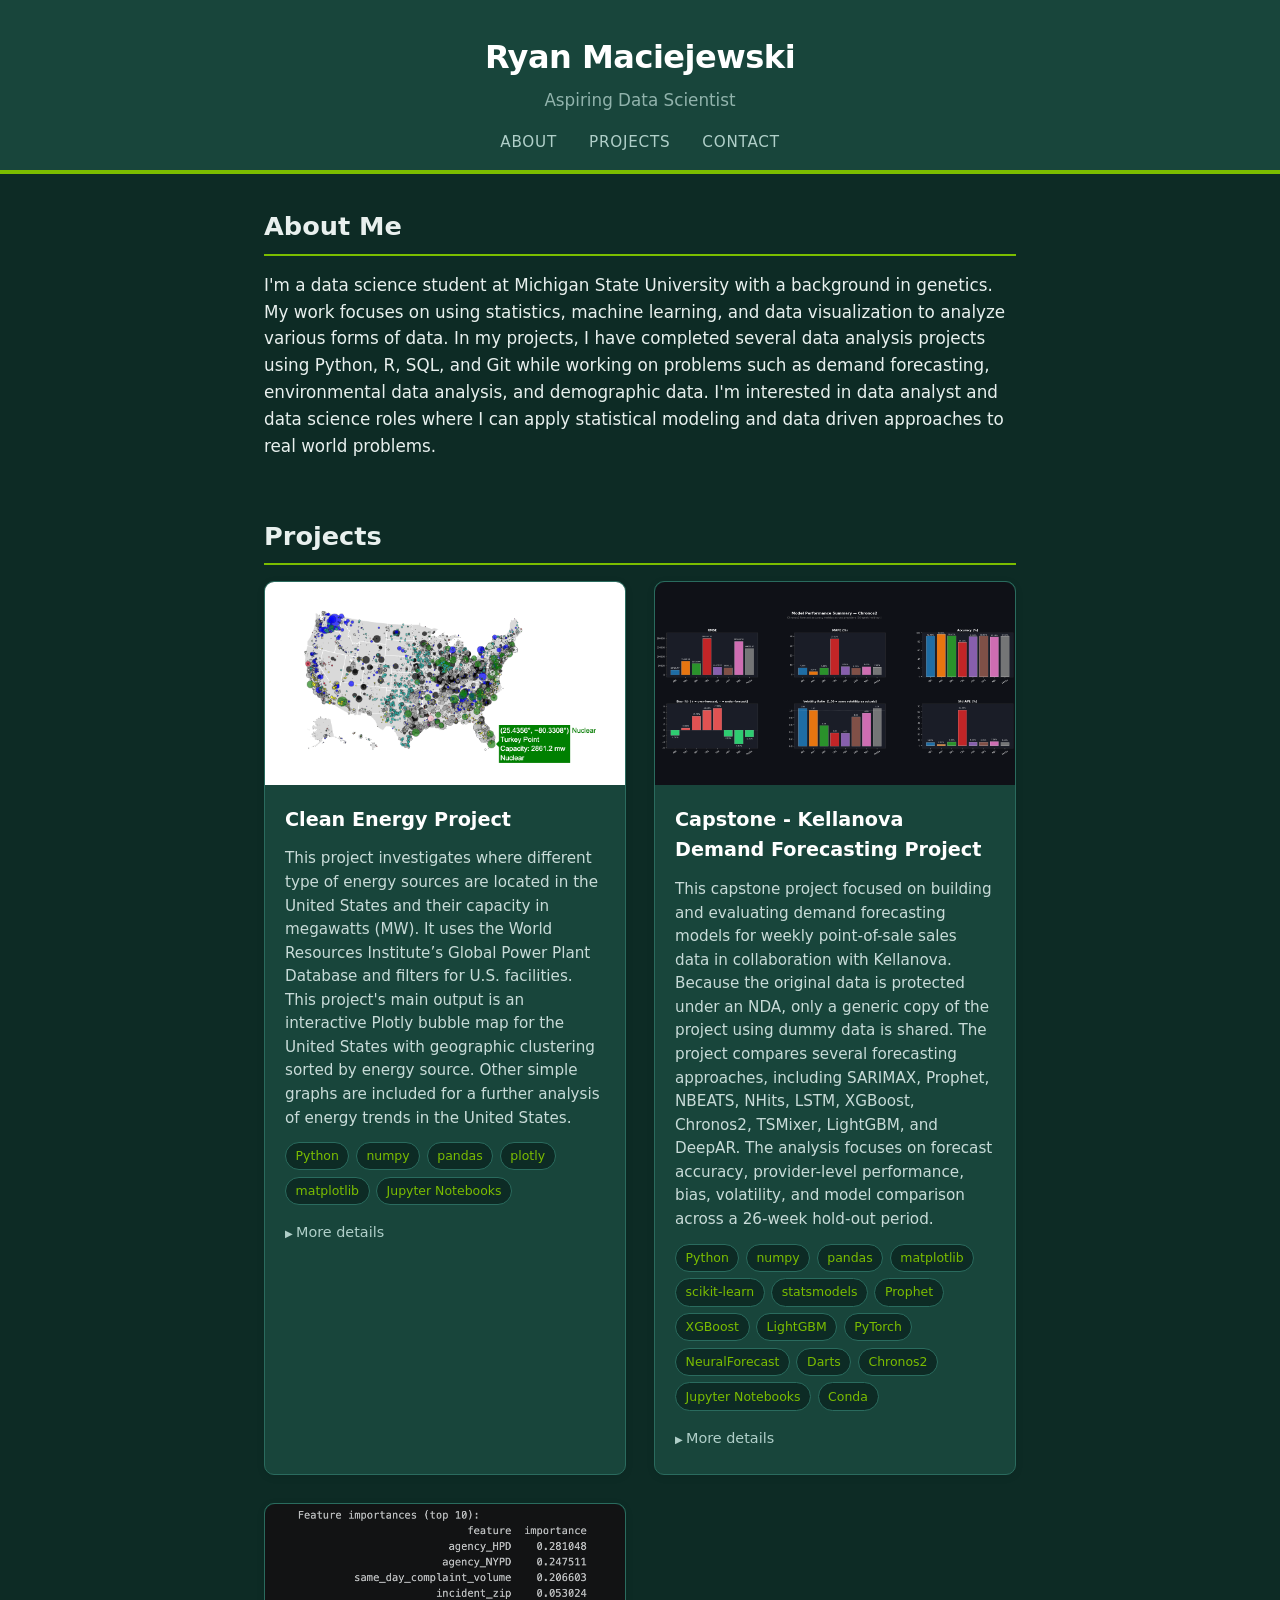
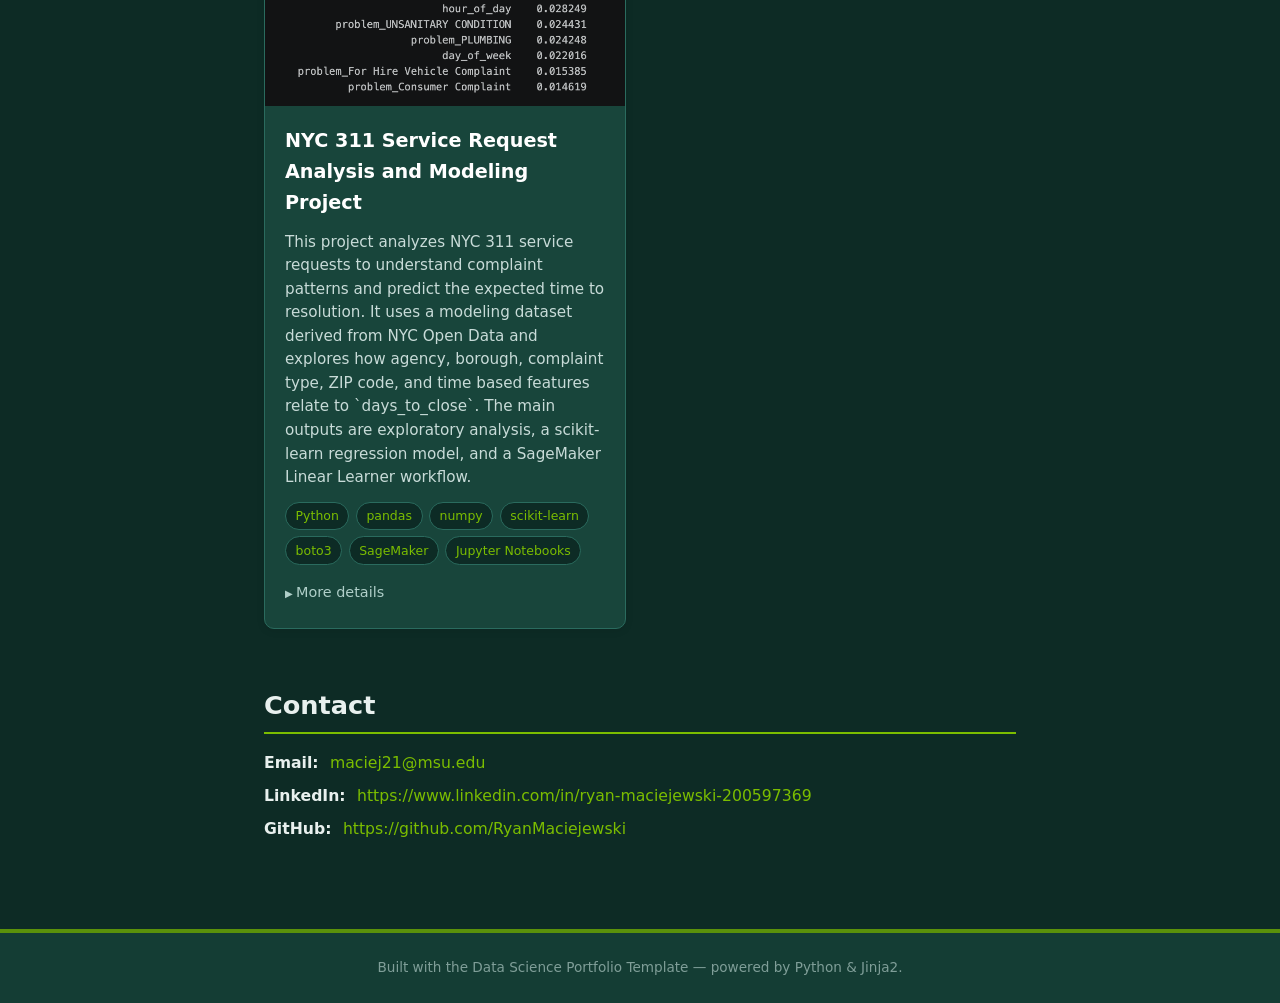
==== commit f2efae4e: "Added aws project to portfolio and small changes such as including linkedin" ====
--- a/docs/index.html
+++ b/docs/index.html
@@ -225,6 +225,84 @@
 
     </article>
     
+    <article class="project-card">
+
+      <!-- Project thumbnail image -->
+      <div class="project-image-wrapper">
+        <img
+          src="img/nyc311_project.png"
+          alt="Thumbnail for NYC 311 Service Request Analysis and Modeling Project"
+          class="project-image"
+        />
+      </div>
+
+      <div class="project-body">
+        <h3 class="project-title">NYC 311 Service Request Analysis and Modeling Project</h3>
+
+        <!-- Short summary written for a non-expert audience -->
+        <p class="project-summary">This project analyzes NYC 311 service requests to understand complaint patterns and predict the expected time to resolution. It uses a  modeling dataset derived from NYC Open Data and explores how agency, borough, complaint type, ZIP code, and time based features relate to `days_to_close`. The main outputs are exploratory analysis, a scikit-learn regression model, and a SageMaker Linear Learner workflow.
+</p>
+
+        <!-- Tech stack as pill badges -->
+        <div class="tech-stack">
+          
+          <span class="tech-badge">Python</span>
+          
+          <span class="tech-badge">pandas</span>
+          
+          <span class="tech-badge">numpy</span>
+          
+          <span class="tech-badge">scikit-learn</span>
+          
+          <span class="tech-badge">boto3</span>
+          
+          <span class="tech-badge">SageMaker</span>
+          
+          <span class="tech-badge">Jupyter Notebooks</span>
+          
+        </div>
+
+        <!-- Collapsible details (problem / approach / results) -->
+        <details class="project-details">
+          <summary>More details</summary>
+
+          <div class="detail-block">
+            <h4>Problem</h4>
+            <p>This project investigates which complaint and context features help explain how long NYC 311 complaints take to close. The goal is to understand the distribution of resolution times and build models that estimate `days_to_close` for stakeholder analysis.
+</p>
+          </div>
+
+          <div class="detail-block">
+            <h4>Approach</h4>
+            <p>The project begins by validating the raw complaint and agency data, then builds a modeling table with complaint, geography, and time based features. The notebooks explore the target distribution, split the data into train and test sets, and compare two modeling workflows: a scikit-learn random forest regressor and a SageMaker Linear Learner regression pipeline. Categorical variables are encoded, missing values are handled, and model performance is evaluated with MAE, RMSE, and R^2.
+</p>
+          </div>
+
+          <div class="detail-block">
+            <h4>Results &amp; Impact</h4>
+            <p>The analysis shows that `days_to_close` is highly skewed toward immediate closures, with most complaints resolved on day 0 and a long tail of slower cases. The random forest model and the SageMaker Linear Learner both produce useful predictions, with the random forest performing best overall. These results provide a practical summary of complaint resolution patterns and a foundation for future modeling improvements.
+</p>
+          </div>
+        
+          
+
+        <!-- Links to the GitHub repo and notebook -->
+        <div class="project-links">
+          
+          <a href="https://github.com/RyanMaciejewski/aws-nyc311-maciej21.git" target="_blank" rel="noopener" class="btn btn-repo">
+            View Repo
+          </a>
+          
+          
+          <a href="https://github.com/RyanMaciejewski/aws-nyc311-maciej21/blob/main/notebooks/modeling_train_and_eval.ipynb" target="_blank" rel="noopener" class="btn btn-notebook">
+            View Notebook
+          </a>
+          
+        </div>
+      </div>
+
+    </article>
+    
   </div>
 </section>
 
@@ -239,6 +317,11 @@
     </li>
     
     
+    <li>
+      <span class="contact-label">LinkedIn:</span>
+      <a href="https://www.linkedin.com/in/ryan-maciejewski-200597369" target="_blank" rel="noopener">https://www.linkedin.com/in/ryan-maciejewski-200597369</a>
+    </li>
+    
     
     <li>
       <span class="contact-label">GitHub:</span>
--- a/docs/css/base.css
+++ b/docs/css/base.css
@@ -111,6 +111,12 @@
   transition: box-shadow 0.2s ease;
 }
 
+/* Special case: Allow overflow for Chronos2 and NYC311 */
+.project-card:has(img[src*="Chronos2"]),
+.project-card:has(img[src*="nyc311_project"]) {
+  overflow: visible;
+}
+
 .project-card:hover {
   box-shadow: 0 4px 16px rgba(0, 0, 0, 0.14);
 }
@@ -119,6 +125,17 @@
   width: 100%;
   aspect-ratio: 16 / 9;
   overflow: hidden;
+  background-color: #000000;
+  display: flex;
+  align-items: center;
+  justify-content: center;
+}
+
+/* Special case: Allow full image display for Chronos2 and NYC311 */
+.project-image-wrapper:has(img[src*="Chronos2"]),
+.project-image-wrapper:has(img[src*="nyc311_project"]) {
+  background-color: #121314;
+  border-radius: 10px 10px 0 0;
 }
 
 .project-image {
@@ -131,6 +148,15 @@
 img[src*="Chronos2"] {
   object-fit: contain;
   background-color: #0F1117;
+}
+
+/* Special case: NYC311 image should fit entirely without cropping */
+img[src*="nyc311_project"] {
+  width: auto;
+  height: auto;
+  max-width: 100%;
+  max-height: 100%;
+  object-fit: contain;
 }
 
 .project-body {
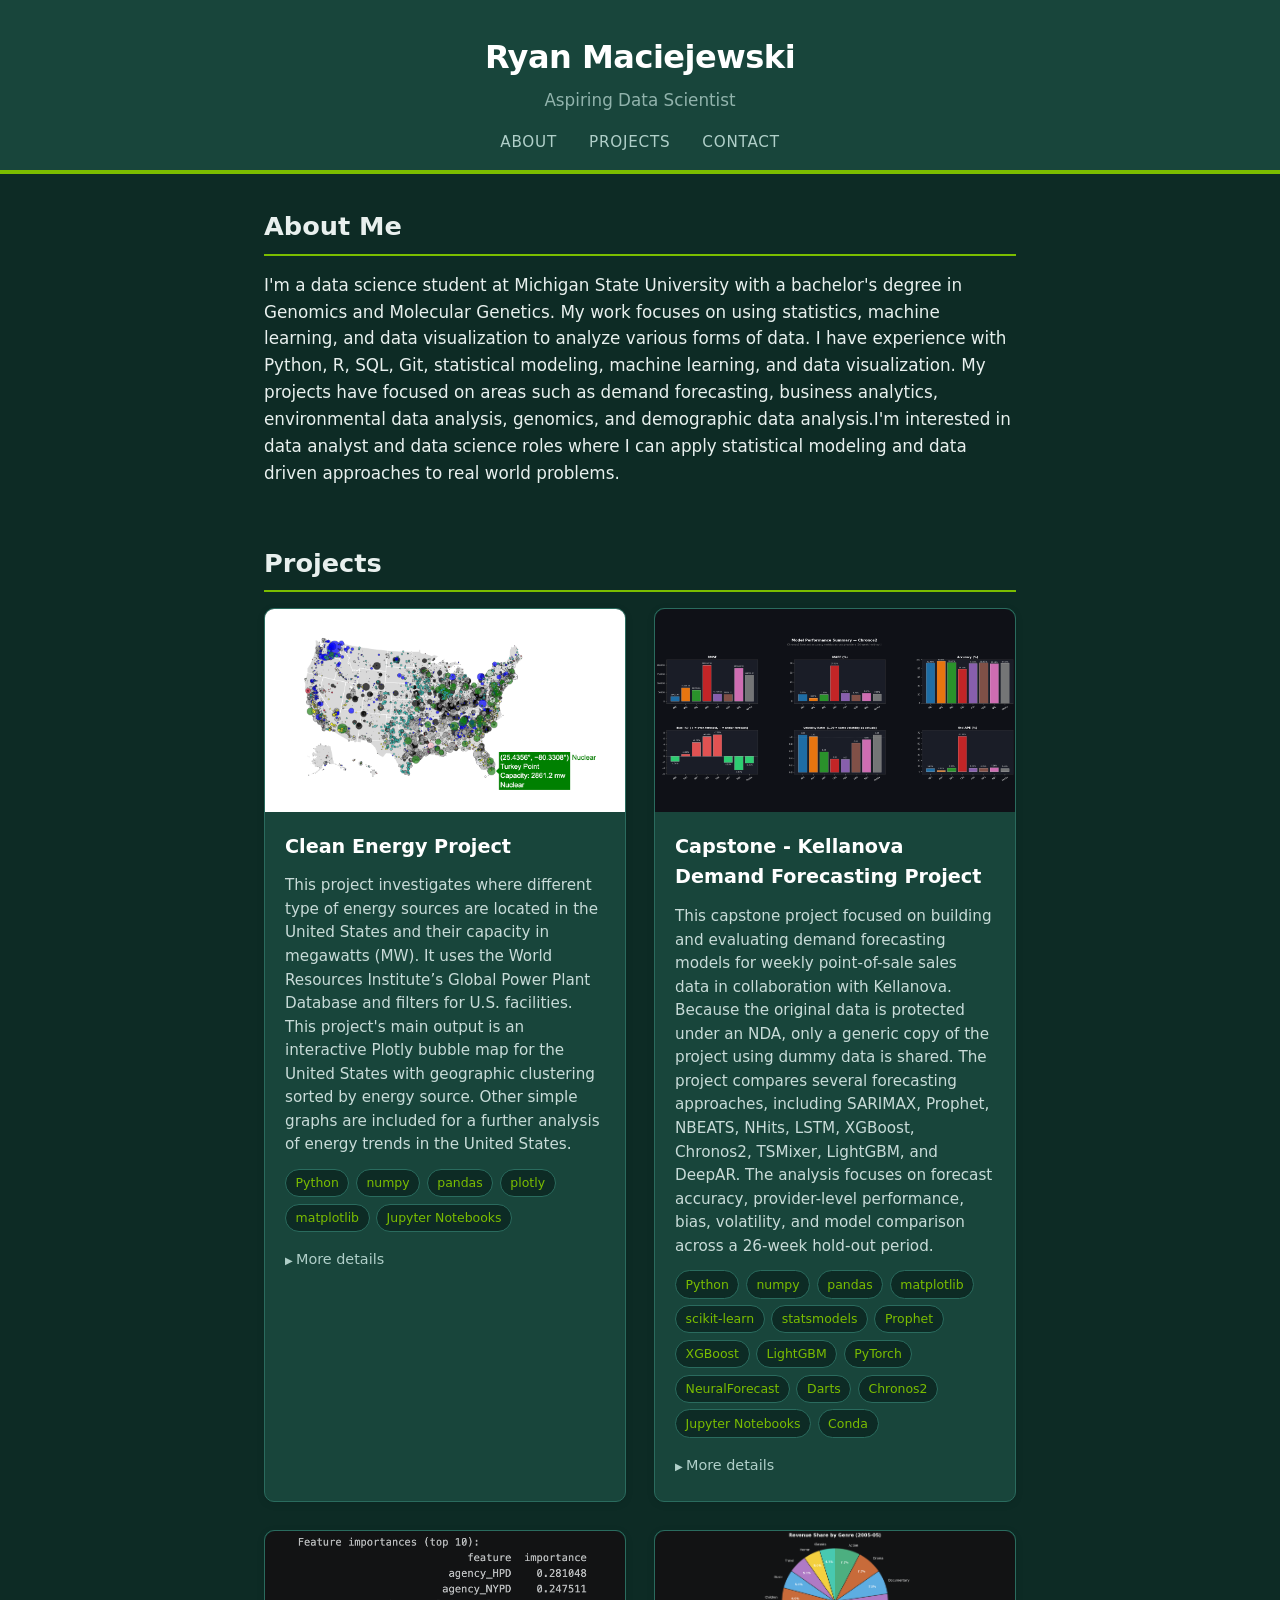
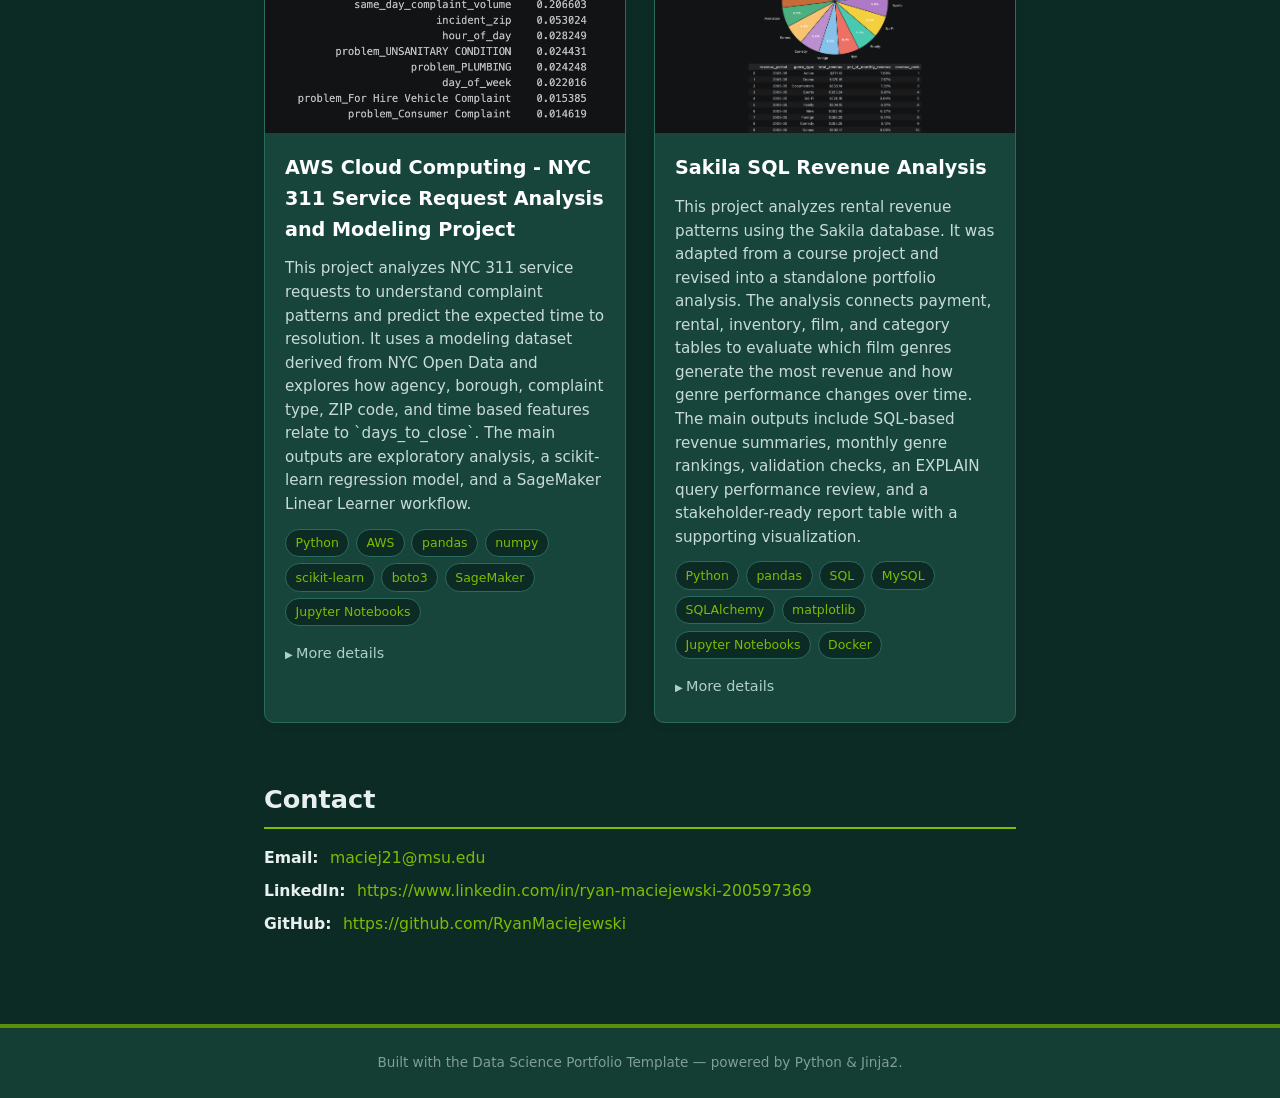
==== commit cd91f7cd: "Added a fourth project" ====
--- a/docs/index.html
+++ b/docs/index.html
@@ -35,12 +35,12 @@
 <!-- ===== About section ===== -->
 <section id="about" class="section about-section">
   <h2>About Me</h2>
-  <div class="about-text"><p>I'm a data science student at Michigan State University with a background in genetics. 
+  <div class="about-text"><p>I'm a data science student at Michigan State University with a bachelor's degree in Genomics and Molecular Genetics. 
 My work focuses on using statistics, machine learning, and data visualization to analyze 
-various forms of data. In my projects, I have completed several data analysis projects 
-using Python, R, SQL, and Git while working on problems such as demand forecasting, 
-environmental data analysis, and demographic data. I'm interested in data analyst and data 
-science roles where I can apply statistical modeling and data driven approaches to real world problems.</p></div>
+various forms of data. I have experience with Python, R, SQL, Git, statistical modeling, machine learning, 
+and data visualization. My projects have focused on areas such as demand forecasting, business analytics, environmental data analysis, 
+genomics, and demographic data analysis.I'm interested in data analyst and data science roles where 
+I can apply statistical modeling and data driven approaches to real world problems.</p></div>
 </section>
 
 <!-- ===== Projects section ===== -->
@@ -231,13 +231,13 @@
       <div class="project-image-wrapper">
         <img
           src="img/nyc311_project.png"
-          alt="Thumbnail for NYC 311 Service Request Analysis and Modeling Project"
+          alt="Thumbnail for AWS Cloud Computing - NYC 311 Service Request Analysis and Modeling Project"
           class="project-image"
         />
       </div>
 
       <div class="project-body">
-        <h3 class="project-title">NYC 311 Service Request Analysis and Modeling Project</h3>
+        <h3 class="project-title">AWS Cloud Computing - NYC 311 Service Request Analysis and Modeling Project</h3>
 
         <!-- Short summary written for a non-expert audience -->
         <p class="project-summary">This project analyzes NYC 311 service requests to understand complaint patterns and predict the expected time to resolution. It uses a  modeling dataset derived from NYC Open Data and explores how agency, borough, complaint type, ZIP code, and time based features relate to `days_to_close`. The main outputs are exploratory analysis, a scikit-learn regression model, and a SageMaker Linear Learner workflow.
@@ -247,6 +247,8 @@
         <div class="tech-stack">
           
           <span class="tech-badge">Python</span>
+          
+          <span class="tech-badge">AWS</span>
           
           <span class="tech-badge">pandas</span>
           
@@ -295,6 +297,86 @@
           
           
           <a href="https://github.com/RyanMaciejewski/aws-nyc311-maciej21/blob/main/notebooks/modeling_train_and_eval.ipynb" target="_blank" rel="noopener" class="btn btn-notebook">
+            View Notebook
+          </a>
+          
+        </div>
+      </div>
+
+    </article>
+    
+    <article class="project-card">
+
+      <!-- Project thumbnail image -->
+      <div class="project-image-wrapper">
+        <img
+          src="img/sakila_sql_revenue_analysis.png"
+          alt="Thumbnail for Sakila SQL Revenue Analysis"
+          class="project-image"
+        />
+      </div>
+
+      <div class="project-body">
+        <h3 class="project-title">Sakila SQL Revenue Analysis</h3>
+
+        <!-- Short summary written for a non-expert audience -->
+        <p class="project-summary">This project analyzes rental revenue patterns using the Sakila database. It was adapted from a course project and revised into a standalone portfolio analysis. The analysis connects payment, rental, inventory, film, and category tables to evaluate which film genres generate the most revenue and how genre performance changes over time. The main outputs include SQL-based revenue summaries, monthly genre rankings, validation checks, an EXPLAIN query performance review, and a stakeholder-ready report table with a supporting visualization.
+</p>
+
+        <!-- Tech stack as pill badges -->
+        <div class="tech-stack">
+          
+          <span class="tech-badge">Python</span>
+          
+          <span class="tech-badge">pandas</span>
+          
+          <span class="tech-badge">SQL</span>
+          
+          <span class="tech-badge">MySQL</span>
+          
+          <span class="tech-badge">SQLAlchemy</span>
+          
+          <span class="tech-badge">matplotlib</span>
+          
+          <span class="tech-badge">Jupyter Notebooks</span>
+          
+          <span class="tech-badge">Docker</span>
+          
+        </div>
+
+        <!-- Collapsible details (problem / approach / results) -->
+        <details class="project-details">
+          <summary>More details</summary>
+
+          <div class="detail-block">
+            <h4>Problem</h4>
+            <p>This project investigates how different film genres contribute to rental revenue in the Sakila database. The goal is to identify top performing genres, compare revenue trends across monthly periods, and create a clear report that could support business decisions for a store manager or marketing analyst.
+</p>
+          </div>
+
+          <div class="detail-block">
+            <h4>Approach</h4>
+            <p>The project begins by connecting Python to a Dockerized MySQL Sakila database using SQLAlchemy. Multi table SQL joins are used to connect payment records with rentals, inventory, films, and categories. The analysis then applies grouped aggregations, HAVING filters, common table expressions, and window functions to summarize genre revenue, calculate monthly revenue share, and rank genres within each month. Validation queries are included throughout the notebook to check row counts, aggregation results, and ranking logic. An EXPLAIN query is also used to review query performance and understand join behavior.
+</p>
+          </div>
+
+          <div class="detail-block">
+            <h4>Results &amp; Impact</h4>
+            <p>The analysis identifies which film genres contribute the most revenue and shows how genre performance changes by month. The final report table provides monthly revenue, percent of monthly revenue, and revenue rank by genre, making the results easier to interpret for business decision-making. The project demonstrates practical SQL skills including joins, aggregation, CTEs, window functions, validation, and basic performance review in a business analytics context.
+</p>
+          </div>
+        
+          
+
+        <!-- Links to the GitHub repo and notebook -->
+        <div class="project-links">
+          
+          <a href="https://github.com/RyanMaciejewski/sql-sakila-business-analysis.git" target="_blank" rel="noopener" class="btn btn-repo">
+            View Repo
+          </a>
+          
+          
+          <a href="https://github.com/RyanMaciejewski/sql-sakila-business-analysis/blob/main/sakila_sql_revenue_analysis.ipynb" target="_blank" rel="noopener" class="btn btn-notebook">
             View Notebook
           </a>
           
--- a/docs/css/base.css
+++ b/docs/css/base.css
@@ -111,9 +111,10 @@
   transition: box-shadow 0.2s ease;
 }
 
-/* Special case: Allow overflow for Chronos2 and NYC311 */
+/* Special case: Allow overflow for Chronos2, NYC311, and Sakila SQL */
 .project-card:has(img[src*="Chronos2"]),
-.project-card:has(img[src*="nyc311_project"]) {
+.project-card:has(img[src*="nyc311_project"]),
+.project-card:has(img[src*="sakila"]) {
   overflow: visible;
 }
 
@@ -131,9 +132,10 @@
   justify-content: center;
 }
 
-/* Special case: Allow full image display for Chronos2 and NYC311 */
+/* Special case: Allow full image display for Chronos2, NYC311, and Sakila SQL */
 .project-image-wrapper:has(img[src*="Chronos2"]),
-.project-image-wrapper:has(img[src*="nyc311_project"]) {
+.project-image-wrapper:has(img[src*="nyc311_project"]),
+.project-image-wrapper:has(img[src*="sakila"]) {
   background-color: #121314;
   border-radius: 10px 10px 0 0;
 }
@@ -152,6 +154,15 @@
 
 /* Special case: NYC311 image should fit entirely without cropping */
 img[src*="nyc311_project"] {
+  width: auto;
+  height: auto;
+  max-width: 100%;
+  max-height: 100%;
+  object-fit: contain;
+}
+
+/* Special case: Sakila SQL image should fit entirely without cropping */
+img[src*="sakila"] {
   width: auto;
   height: auto;
   max-width: 100%;
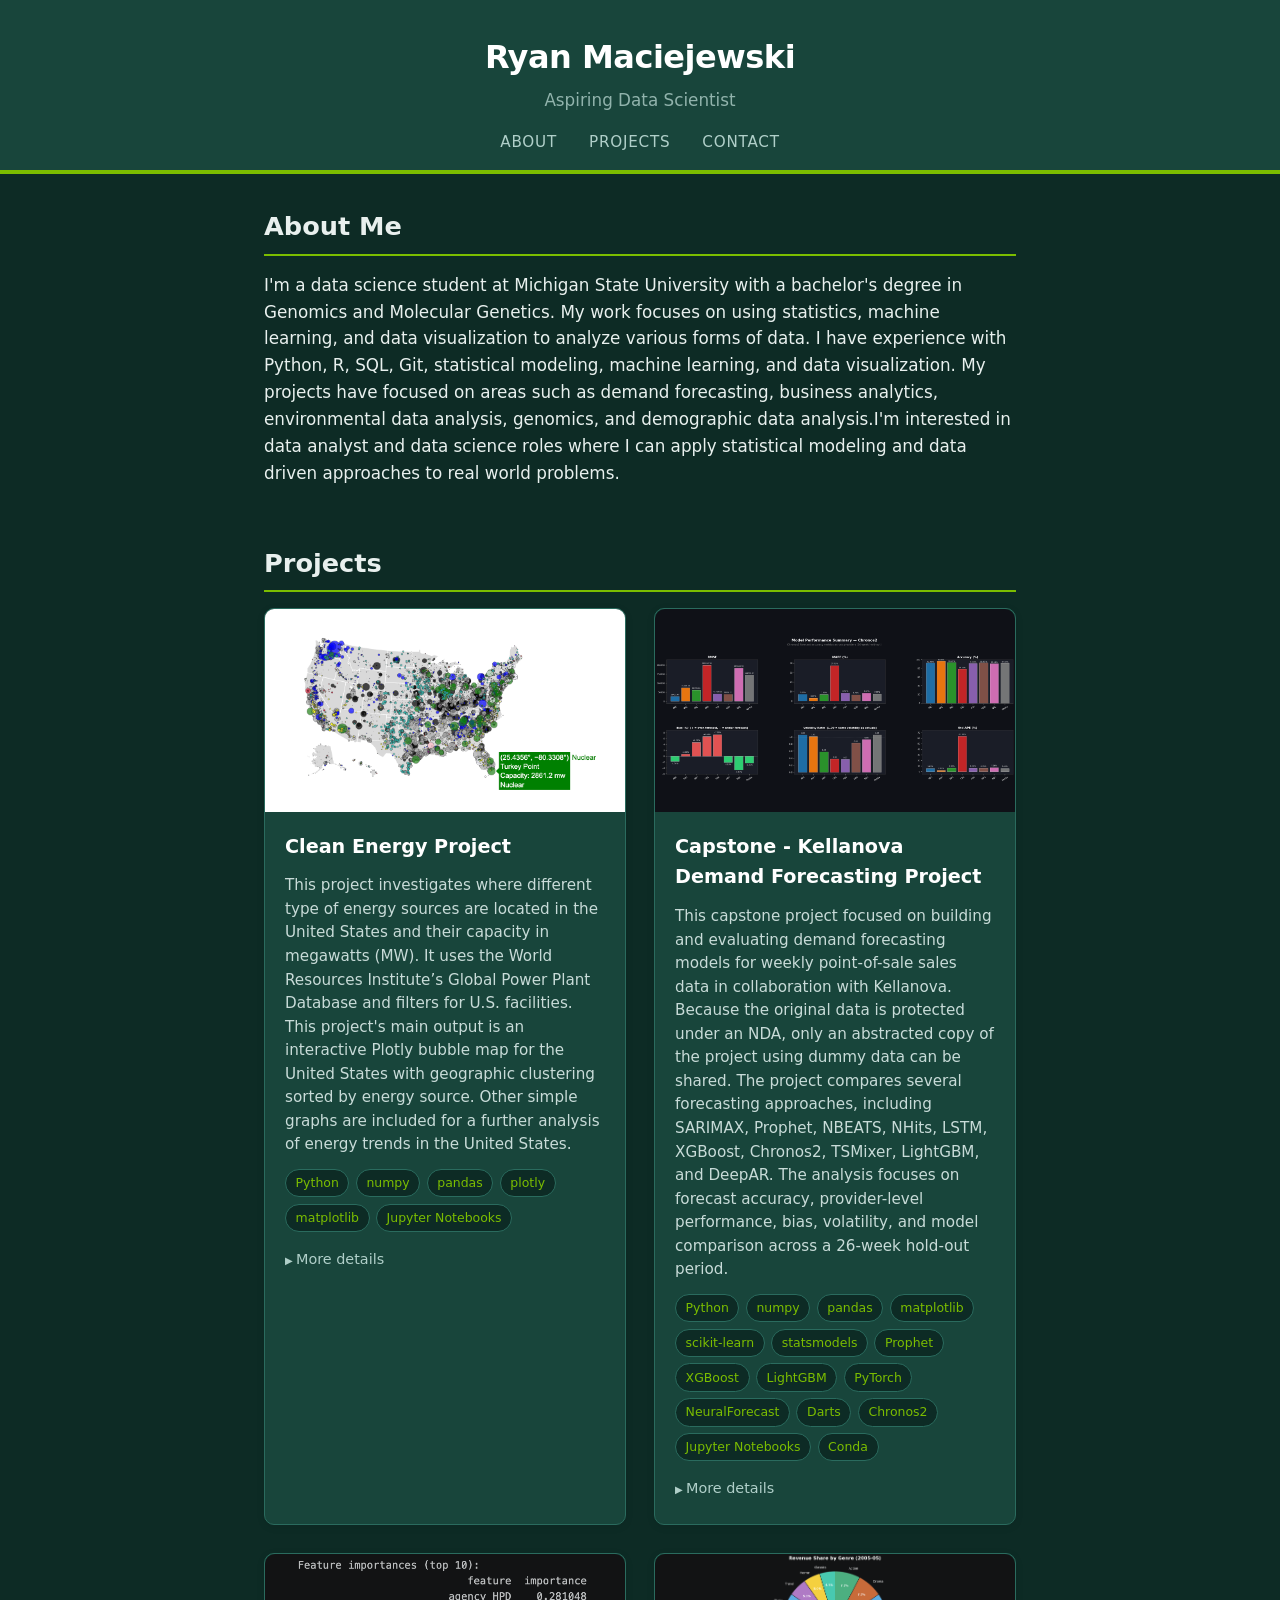
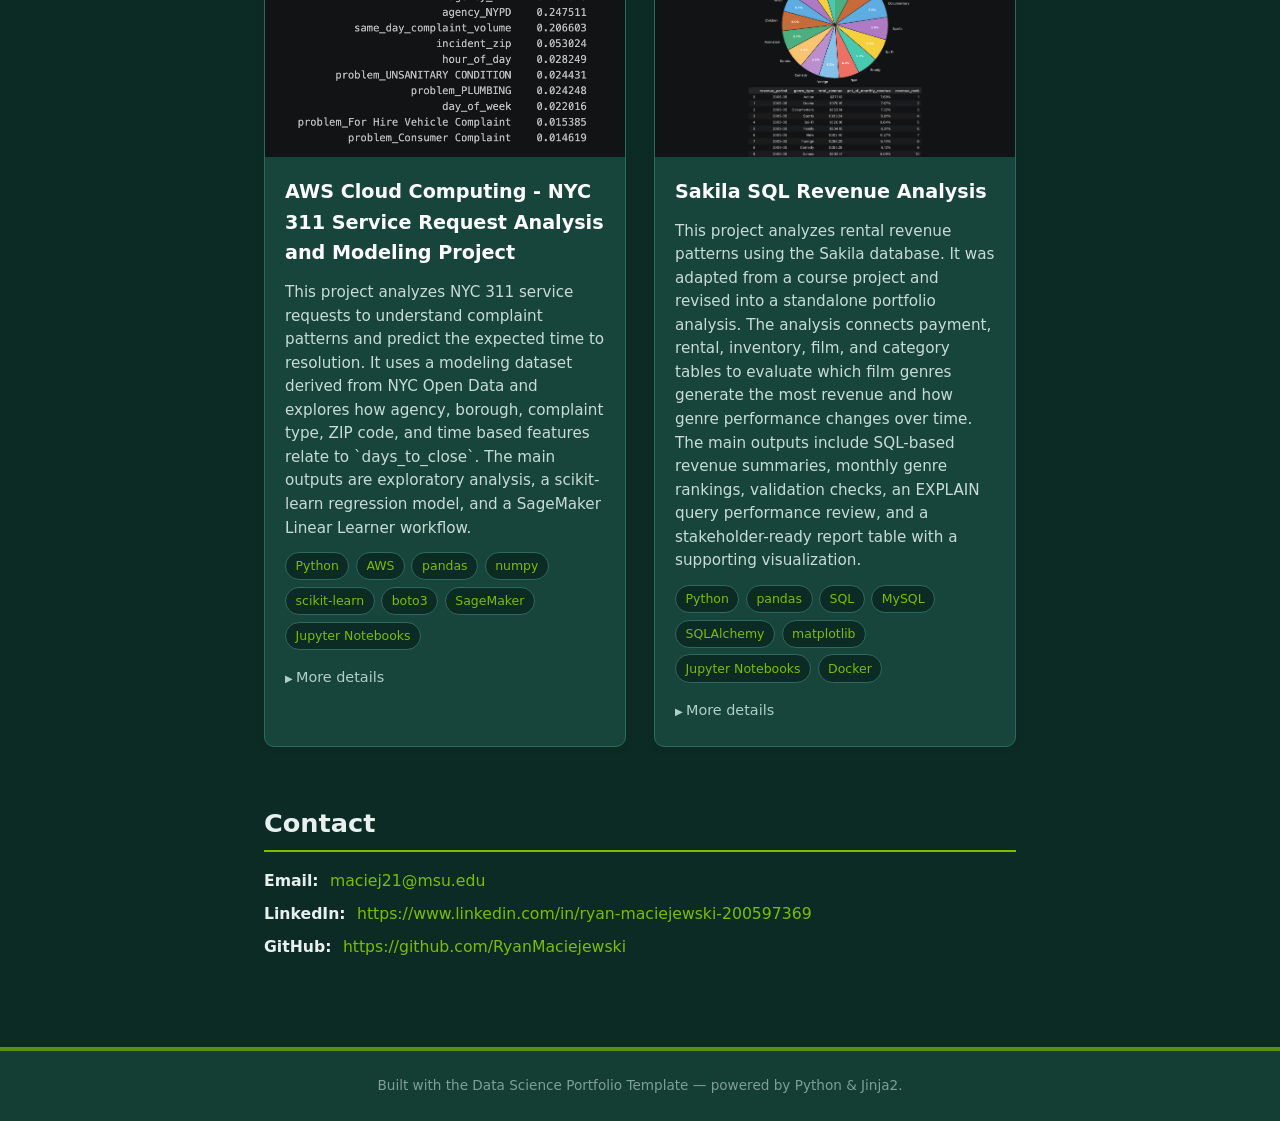
==== commit 35ff510b: "Trigger GitHub Pages rebuild" ====
--- a/docs/index.html
+++ b/docs/index.html
@@ -140,7 +140,7 @@
         <h3 class="project-title">Capstone - Kellanova Demand Forecasting Project</h3>
 
         <!-- Short summary written for a non-expert audience -->
-        <p class="project-summary">This capstone project focused on building and evaluating demand forecasting  models for weekly point-of-sale sales data in collaboration with Kellanova.  Because the original data is protected under an NDA, only a generic copy  of the project using dummy data is shared. The project compares several  forecasting approaches, including SARIMAX, Prophet, NBEATS, NHits, LSTM,  XGBoost, Chronos2, TSMixer, LightGBM, and DeepAR. The analysis focuses on  forecast accuracy, provider-level performance, bias, volatility, and model  comparison across a 26-week hold-out period.
+        <p class="project-summary">This capstone project focused on building and evaluating demand forecasting  models for weekly point-of-sale sales data in collaboration with Kellanova.  Because the original data is protected under an NDA, only an abstracted copy  of the project using dummy data can be shared. The project compares several  forecasting approaches, including SARIMAX, Prophet, NBEATS, NHits, LSTM,  XGBoost, Chronos2, TSMixer, LightGBM, and DeepAR. The analysis focuses on  forecast accuracy, provider-level performance, bias, volatility, and model  comparison across a 26-week hold-out period.
 </p>
 
         <!-- Tech stack as pill badges -->
@@ -203,7 +203,7 @@
           
           <div class="detail-block">
             <h4>Data Note</h4>
-            <p>The original project data is protected under a non-disclosure agreement, so  the shared version of this project only includes dummy data. This allows the general project structure, notebooks, modeling workflow, environment setup, and  visualization outputs to be reviewed without exposing confidential data.
+            <p>The original project data is protected under a non-disclosure agreement, so  the shared version of this project is modified and only includes dummy data.  Please reach out if you would like to discuss the project in more detail or  recieve a proof of concept version of the project.
 </p>
           </div>
           
@@ -211,14 +211,6 @@
         <!-- Links to the GitHub repo and notebook -->
         <div class="project-links">
           
-          <a href="..." target="_blank" rel="noopener" class="btn btn-repo">
-            View Repo
-          </a>
-          
-          
-          <a href="..." target="_blank" rel="noopener" class="btn btn-notebook">
-            View Notebook
-          </a>
           
         </div>
       </div>
